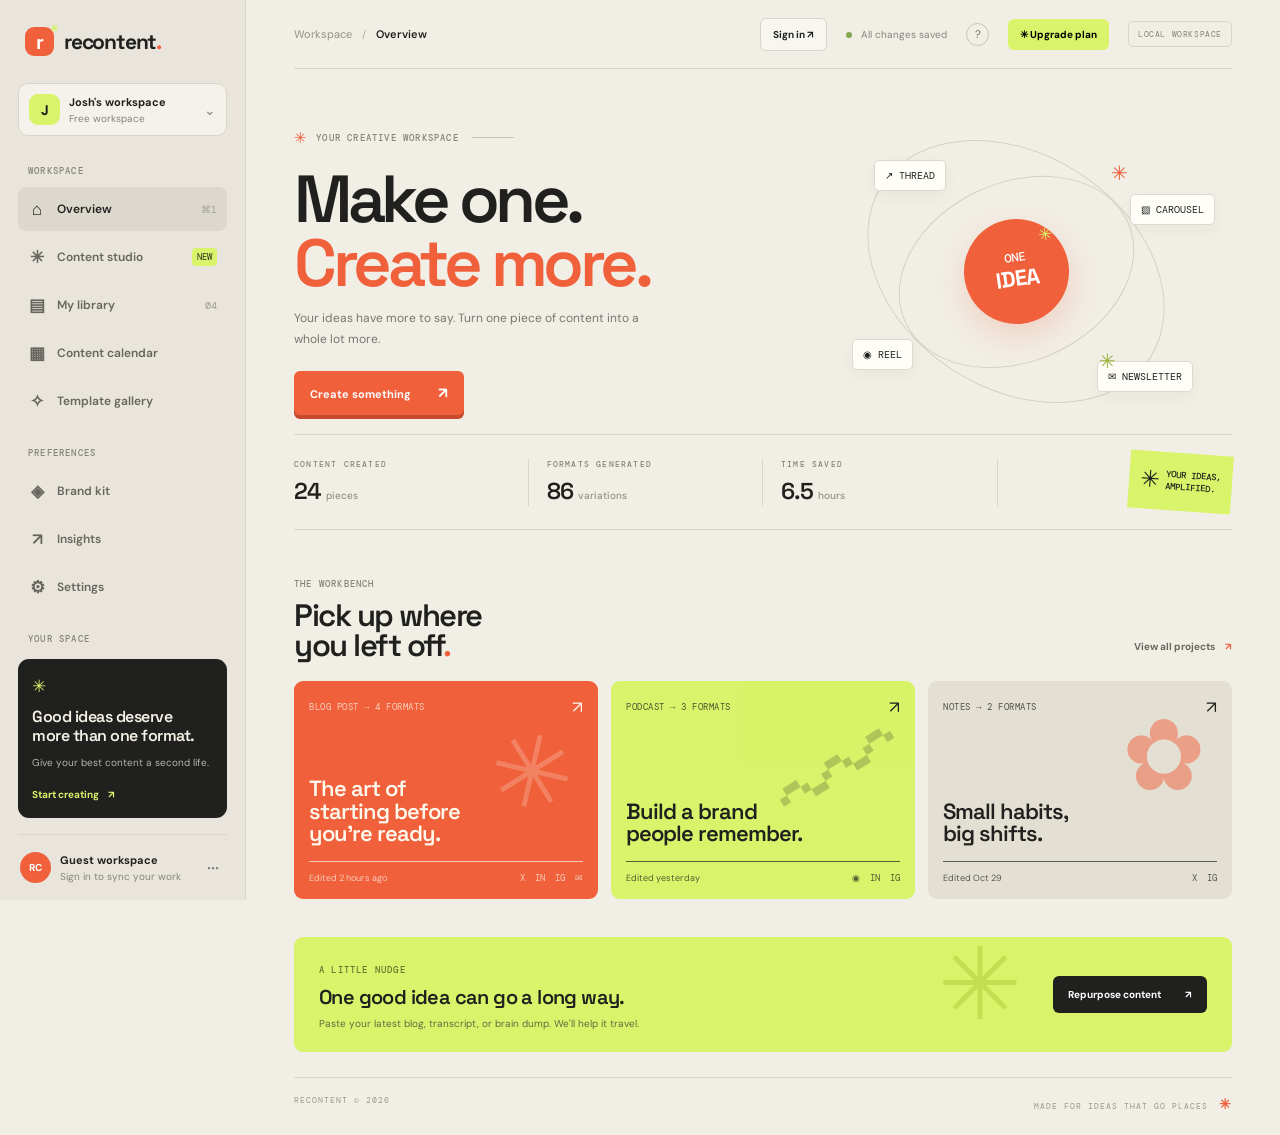
==== index.html @ 611f6d43 "copy: mark URL import as coming soon until extraction is ready" ====
<!doctype html>
<html lang="en">
<head>
  <meta charset="UTF-8" />
  <meta name="viewport" content="width=device-width, initial-scale=1.0" />
  <meta name="theme-color" content="#f1eee6" />
  <meta name="description" content="ReContent turns one strong idea into a whole content universe." />
  <meta property="og:type" content="website" />
  <meta property="og:title" content="ReContent — Make one. Create more." />
  <meta property="og:description" content="Turn one strong idea into a whole content universe." />
  <meta name="application-name" content="ReContent" />
  <link rel="icon" type="image/svg+xml" href="/favicon.svg" />
  <title>ReContent — Make one. Create more.</title>
  <link rel="preconnect" href="https://fonts.googleapis.com">
  <link rel="preconnect" href="https://fonts.gstatic.com" crossorigin>
  <link href="https://fonts.googleapis.com/css2?family=DM+Mono:wght@400;500&family=DM+Sans:wght@400;500;600;700;800&family=Space+Grotesk:wght@400;500;600;700&display=swap" rel="stylesheet">
  <link rel="stylesheet" href="styles.css" />
</head>
<body>
  <div class="app-shell">
    <aside class="sidebar" id="sidebar">
      <a class="brand" href="#" data-page="home" aria-label="ReContent home"><span class="brand-mark">r<span>✳</span></span><span>recontent<span class="brand-dot">.</span></span></a>
      <div class="workspace-switch"><div class="workspace-avatar">J</div><div><b>Josh's workspace</b><small>Free workspace</small></div><span class="chevrons">⌄</span></div>
      <div class="nav-label">WORKSPACE</div>
      <nav class="main-nav">
        <button class="nav-item active" data-page="home"><span class="nav-icon">⌂</span> Overview <kbd>⌘1</kbd></button>
        <button class="nav-item" data-page="studio"><span class="nav-icon">✳</span> Content studio <span class="nav-new">NEW</span></button>
        <button class="nav-item" data-page="library"><span class="nav-icon">▤</span> My library <span class="nav-count" id="library-count">04</span></button>
        <button class="nav-item" data-page="calendar"><span class="nav-icon">▦</span> Content calendar</button>
        <button class="nav-item" data-page="templates"><span class="nav-icon">✧</span> Template gallery</button>
      </nav>
      <div class="nav-label nav-label-spaced">PREFERENCES</div>
      <nav class="main-nav">
        <button class="nav-item" data-page="brand"><span class="nav-icon">◈</span> Brand kit</button>
        <button class="nav-item" data-page="analytics"><span class="nav-icon">↗</span> Insights</button>
        <button class="nav-item" data-page="settings"><span class="nav-icon">⚙</span> Settings</button>
      </nav>
      <div class="nav-label nav-label-spaced">YOUR SPACE</div>
      <div class="sidebar-note"><span class="note-spark">✳</span><b>Good ideas deserve<br>more than one format.</b><p>Give your best content a second life.</p><button data-page="studio">Start creating <span>↗</span></button></div>
      <div class="sidebar-bottom"><div class="avatar">JD</div><div class="user-meta"><b>Josh Drn</b><small>Personal account</small></div><button class="more-btn" aria-label="More options">···</button></div>
    </aside>

    <main class="main-area">
      <header class="topbar"><button class="mobile-menu" id="mobile-menu" aria-label="Open menu">☰</button><div class="crumb"><span>Workspace</span><i>/</i><b id="breadcrumb">Overview</b></div><div class="top-actions"><span class="saved-indicator"><i></i> All changes saved</span><button class="help-btn" title="Help">?</button><button class="upgrade-btn" data-page="studio">✳ Upgrade plan</button></div></header>
      <section class="page active" id="page-home">
        <div class="hero-row"><div><div class="eyebrow"><span class="eyebrow-star">✳</span> YOUR CREATIVE WORKSPACE <span class="eyebrow-line"></span></div><h1>Make one.<br><em>Create more.</em></h1><p class="hero-copy">Your ideas have more to say. Turn one piece of content into a whole lot more.</p><button class="primary-btn" data-page="studio">Create something <span>↗</span></button></div><div class="hero-art" aria-label="One idea expands into many formats"><div class="orbit orbit-one"></div><div class="orbit orbit-two"></div><div class="orbit-center">ONE<br><b>IDEA</b><span>✳</span></div><div class="orbit-tag tag-a">↗ THREAD</div><div class="orbit-tag tag-b">▧ CAROUSEL</div><div class="orbit-tag tag-c">◉ REEL</div><div class="orbit-tag tag-d">✉ NEWSLETTER</div><span class="art-spark spark-a">✳</span><span class="art-spark spark-b">✳</span></div></div>
        <div class="stats-strip"><div><span class="stat-label">CONTENT CREATED</span><b>24 <small>pieces</small></b></div><div><span class="stat-label">FORMATS GENERATED</span><b>86 <small>variations</small></b></div><div><span class="stat-label">TIME SAVED</span><b>6.5 <small>hours</small></b></div><div class="stats-sticker"><span>✳</span> YOUR IDEAS,<br>AMPLIFIED.</div></div>
        <div class="section-heading"><div><div class="eyebrow">THE WORKBENCH</div><h2>Pick up where<br>you left off<span class="orange-dot">.</span></h2></div><button class="text-link" data-page="library">View all projects <span>↗</span></button></div>
        <div class="project-grid" id="home-projects">
          <article class="project-card project-orange" data-open-project="The art of starting"><div class="project-top"><span class="project-type">BLOG POST → 4 FORMATS</span><span class="project-arrow">↗</span></div><div class="project-illustration illustration-sun">✳</div><h3>The art of<br>starting before<br>you're ready.</h3><div class="project-foot"><span>Edited 2 hours ago</span><span class="mini-formats">X&nbsp; IN&nbsp; IG&nbsp; ✉</span></div></article>
          <article class="project-card project-lime" data-open-project="Build a brand people remember"><div class="project-top"><span class="project-type">PODCAST → 3 FORMATS</span><span class="project-arrow">↗</span></div><div class="project-illustration illustration-lines">〰</div><h3>Build a brand<br>people remember.</h3><div class="project-foot"><span>Edited yesterday</span><span class="mini-formats">◉&nbsp; IN&nbsp; IG</span></div></article>
          <article class="project-card project-cream" data-open-project="Small habits, big shifts"><div class="project-top"><span class="project-type">NOTES → 2 FORMATS</span><span class="project-arrow">↗</span></div><div class="project-illustration illustration-flower">✿</div><h3>Small habits,<br>big shifts.</h3><div class="project-foot"><span>Edited Oct 29</span><span class="mini-formats">X&nbsp; IG</span></div></article>
        </div>
        <div class="bottom-callout"><div><span class="callout-kicker">A LITTLE NUDGE</span><h3>One good idea can go a long way.</h3><p>Paste your latest blog, transcript, or brain dump. We'll help it travel.</p></div><button class="dark-btn" data-page="studio">Repurpose content <span>↗</span></button><span class="callout-doodle">✳</span></div>
      </section>

      <section class="page" id="page-studio">
        <div class="studio-heading"><div><div class="eyebrow"><span class="eyebrow-star">✳</span> THE CONTENT WORKSHOP</div><h1>Let's make<br><em>more of it.</em></h1><p class="hero-copy">Drop in your original. Pick the places it should go. We'll handle the remix.</p></div><div class="step-stamp"><span>01</span><small>THE<br>REMAKE</small></div></div>
        <div class="studio-layout">
          <div class="studio-left">
            <div class="form-section"><div class="form-title"><span class="step-number">01</span><div><h3>Start with your source</h3><p>Paste an article, transcript, or notes. URL import is coming soon.</p></div></div><div class="source-tabs"><button class="source-tab active" data-source="text">▤ Paste text</button><button class="source-tab" data-source="url" disabled title="URL import is coming soon">↗ URL import · SOON</button></div><textarea id="source-content" placeholder="Paste your content here. A blog post, podcast transcript, rough notes — anything with a good idea inside...">The best time to start something new is rarely when you feel completely ready. We wait for the perfect plan, the perfect skills, and the perfect moment. But confidence doesn't come before action. It comes from keeping small promises to yourself, learning as you go, and getting comfortable with being a beginner. Start messy. Make the first version. Share it before it's perfect. Momentum is built by moving, not by waiting.</textarea><div class="input-footer"><span id="char-count">0 characters</span><button class="clear-btn" id="clear-source">Clear text ×</button></div></div>
            <div class="form-section"><div class="form-title"><span class="step-number">02</span><div><h3>Choose your destinations</h3><p>Pick the formats you want to create.</p></div><span class="selection-count" id="selection-count">3 SELECTED</span></div><div class="format-grid">
              <button class="format-option selected" data-format="thread"><span class="format-icon icon-x">𝕏</span><span><b>X / Twitter thread</b><small>Hook + 5–7 posts</small></span><span class="format-check">✓</span></button>
              <button class="format-option selected" data-format="carousel"><span class="format-icon icon-ig">▧</span><span><b>Instagram carousel</b><small>8 visual slides</small></span><span class="format-check">✓</span></button>
              <button class="format-option selected" data-format="linkedin"><span class="format-icon icon-in">in</span><span><b>LinkedIn post</b><small>Thought leadership</small></span><span class="format-check">✓</span></button>
              <button class="format-option" data-format="reel"><span class="format-icon icon-reel">◉</span><span><b>Reels / TikTok script</b><small>30–45 sec video</small></span><span class="format-check">✓</span></button>
              <button class="format-option" data-format="newsletter"><span class="format-icon icon-mail">✉</span><span><b>Newsletter</b><small>Subject + email body</small></span><span class="format-check">✓</span></button>
              <button class="format-option" data-format="caption"><span class="format-icon icon-caption">#</span><span><b>Social captions</b><small>3 caption variations</small></span><span class="format-check">✓</span></button>
            </div></div>
            <div class="form-section preferences"><div class="form-title"><span class="step-number">03</span><div><h3>Set the vibe</h3><p>A little direction goes a long way.</p></div></div><div class="preference-row"><label for="tone">WRITING TONE</label><select id="tone"><option value="Conversational">Conversational & human</option><option value="Professional">Professional & clear</option><option value="Witty">Witty & playful</option><option value="Bold">Bold & punchy</option><option value="Inspirational">Warm & inspirational</option></select></div><div class="preference-row"><label for="language">OUTPUT LANGUAGE</label><select id="language"><option>English</option><option>Bahasa Indonesia</option><option>Malay</option><option>Spanish</option></select></div></div>
            <button class="generate-btn" id="generate-btn"><span>✳</span> Remix my content <span class="generate-arrow">↗</span></button><p class="demo-disclaimer">✳ Prototype preview · Sample transformations, AI not connected yet</p>
          </div>
          <aside class="studio-aside"><div class="aside-card aside-tip"><span class="aside-icon">✳</span><span class="aside-label">PRO TIP</span><h3>Give us the good stuff.</h3><p>The more context in your source, the more interesting your remixes can be. Don't be afraid to paste the whole thing.</p><div class="tip-decoration">✳</div></div><div class="aside-card"><span class="aside-label">YOUR SESSION</span><div class="session-stat"><b id="session-formats">03</b><span>formats selected</span></div><div class="session-stat"><b id="session-words">62</b><span>source words</span></div><div class="session-stat"><b>~2 min</b><span>estimated review time</span></div></div><div class="aside-quote">“<br>Creativity is just connecting things.<br><small>— A FRIENDLY REMINDER</small></div></aside>
        </div>
        <div class="results-section" id="results-section"><div class="results-heading"><div><div class="eyebrow">FRESH OFF THE PRESS</div><h2>Your remixes<span class="orange-dot">.</span></h2></div><div class="result-actions"><button class="outline-btn" id="copy-all">Copy all</button><button class="dark-btn small-dark" id="save-all">Save to library ↗</button></div></div><div id="results-list" class="results-list"></div></div>
      </section>

      <section class="page" id="page-library"><div class="library-heading"><div><div class="eyebrow">THE IDEA ARCHIVE</div><h1>Good things<br><em>live here.</em></h1><p class="hero-copy">Every thought, every remix. Keep the good stuff close.</p></div><div class="library-total"><b id="total-saved">04</b><span>PROJECTS<br>IN YOUR LIBRARY</span></div></div><div class="library-toolbar"><div class="search-box">⌕ <input id="library-search" placeholder="Find a project..." /></div><select id="library-filter"><option value="all">All projects</option><option value="saved">Saved by you</option></select><button class="primary-btn compact" data-page="studio">＋ New project</button></div><div class="library-grid" id="library-grid"></div></section>
      <section class="page extra-page" id="page-calendar">
        <div class="eyebrow">PLAN WITH PURPOSE</div><h1>Content<br><em>calendar.</em></h1><p class="hero-copy">Give every good idea a place in your publishing rhythm.</p>
        <div class="extra-toolbar"><input id="schedule-title" placeholder="What are you planning to publish?"><select id="schedule-format"><option value="thread">X thread</option><option value="carousel">Instagram carousel</option><option value="linkedin">LinkedIn post</option><option value="reel">Reels / TikTok</option><option value="newsletter">Newsletter</option><option value="caption">Social captions</option></select><input id="schedule-date" type="date"><button class="primary-btn compact" id="add-schedule">＋ Add to calendar</button></div>
        <div class="calendar-summary"><div><b id="planned-count">0</b><span>PLANNED</span></div><div><b id="published-count">0</b><span>MARKED DONE</span></div><div><b id="next-count">0</b><span>UPCOMING</span></div></div>
        <div class="schedule-list" id="schedule-list"></div>
      </section>
      <section class="page extra-page" id="page-templates">
        <div class="eyebrow">START WITH A SPARK</div><h1>Template<br><em>gallery.</em></h1><p class="hero-copy">Jump into a proven content structure, then make it your own.</p>
        <div class="template-grid">
          <article class="template-card"><span>01 / STORYTELLING</span><h3>The personal lesson</h3><p>Turn a moment, mistake, or milestone into a story people can connect with.</p><button data-template="story">Use this template ↗</button></article>
          <article class="template-card"><span>02 / EDUCATION</span><h3>Teach it simply</h3><p>Break a complex idea into a clear hook, three takeaways, and one action.</p><button data-template="teach">Use this template ↗</button></article>
          <article class="template-card"><span>03 / OPINION</span><h3>Unpopular opinion</h3><p>Make a thoughtful argument with a strong point of view and supporting reasons.</p><button data-template="opinion">Use this template ↗</button></article>
          <article class="template-card"><span>04 / PRODUCT</span><h3>Show the transformation</h3><p>Frame the before, the change, the outcome, and a natural next step.</p><button data-template="product">Use this template ↗</button></article>
          <article class="template-card"><span>05 / QUICK WINS</span><h3>Three things to try</h3><p>A fast, saveable list of practical tips for your audience.</p><button data-template="tips">Use this template ↗</button></article>
          <article class="template-card"><span>06 / COMMUNITY</span><h3>Ask the room</h3><p>Start a useful conversation with a relatable prompt and follow-up.</p><button data-template="community">Use this template ↗</button></article>
        </div>
      </section>
      <section class="page extra-page" id="page-brand">
        <div class="eyebrow">SOUND LIKE YOURSELF</div><h1>Your brand<br><em>kit.</em></h1><p class="hero-copy">Save the voice, audience, and words you want every remix to remember.</p>
        <div class="settings-panel"><label>BRAND / CREATOR NAME<input id="brand-name" placeholder="e.g. Josh Drn"></label><label>WHO YOU CREATE FOR<input id="brand-audience" placeholder="e.g. curious founders and creators"></label><label>YOUR BRAND VOICE<select id="brand-voice"><option>Friendly and direct</option><option>Expert and authoritative</option><option>Playful and energetic</option><option>Calm and thoughtful</option><option>Bold and unconventional</option></select></label><label>WORDS OR PHRASES TO USE<textarea id="brand-words" placeholder="Words, phrases, sign-offs, hashtags..."></textarea></label><label>WORDS OR PHRASES TO AVOID<textarea id="brand-avoid" placeholder="Jargon, clichés, words that don't sound like you..."></textarea></label><button class="primary-btn compact" id="save-brand">Save brand kit ↗</button></div>
      </section>
      <section class="page extra-page" id="page-analytics">
        <div class="eyebrow">YOUR CREATIVE MOMENTUM</div><h1>Small steps.<br><em>Big picture.</em></h1><p class="hero-copy">A live snapshot based on projects saved in this browser.</p>
        <div class="insight-grid"><div><span>LIBRARY PROJECTS</span><b id="insight-projects">0</b></div><div><span>OUTPUTS SAVED</span><b id="insight-outputs">0</b></div><div><span>TOP FORMAT</span><b id="insight-top">—</b></div><div><span>PLANNED POSTS</span><b id="insight-planned">0</b></div></div><div class="insight-panel"><h3>Format mix</h3><div id="format-breakdown"></div><p class="muted-note">Insights are calculated from your local library and calendar. No reach or engagement metrics are invented.</p></div>
      </section>
      <section class="page extra-page" id="page-settings">
        <div class="eyebrow">MAKE IT YOUR WORKSPACE</div><h1>Workspace<br><em>settings.</em></h1><p class="hero-copy">Manage your account workspace, sync status, and portable backups.</p>
        <div class="settings-panel"><h3>Data & privacy</h3><p>When signed in, your library, calendar, brand kit, and active brief sync to your account's cloud workspace. Guest work stays in this browser.</p><div class="settings-actions"><button class="outline-btn" id="export-data">Export workspace backup ↓</button><label class="import-label">Import backup<input id="import-data" type="file" accept="application/json"></label><button class="danger-btn" id="clear-data">Clear local workspace</button></div><p class="muted-note">Cloud sync is tied to your signed-in account. Export a backup before clearing local browser data.</p></div>
      </section>
      <footer class="app-footer"><span>RECONTENT © 2026</span><span>MADE FOR IDEAS THAT GO PLACES <b>✳</b></span></footer>
    </main>
  </div>
  <div class="toast" id="toast"></div>
  <script src="app.js"></script>
  <script src="workspace.js"></script>
  <script src="auth.js"></script>
  <script src="cloud-sync.js"></script>
</body>
</html>
---- styles.css ----
:root{--paper:#f1eee6;--paper2:#e8e4da;--ink:#20211e;--muted:#85847c;--orange:#ef603b;--lime:#d9f36a;--line:#d9d5cb;--white:#fffdf8;--mono:"DM Mono",monospace;--sans:"DM Sans",sans-serif;--display:"Space Grotesk",sans-serif}*{box-sizing:border-box}body{margin:0;background:var(--paper);color:var(--ink);font-family:var(--sans);font-size:14px}button,input,textarea,select{font:inherit}button{cursor:pointer}.app-shell{min-height:100vh}.sidebar{width:246px;position:fixed;inset:0 auto 0 0;background:#e9e5dc;border-right:1px solid var(--line);padding:27px 18px 17px;display:flex;flex-direction:column;z-index:20}.brand{display:flex;align-items:center;gap:10px;color:var(--ink);font:700 21px var(--display);letter-spacing:-1.2px;text-decoration:none;padding:0 7px 27px}.brand-mark{width:29px;height:29px;background:var(--orange);border-radius:9px;display:grid;place-items:center;color:white;font:700 20px var(--display);position:relative}.brand-mark span{font-size:10px;position:absolute;right:-3px;top:-5px;color:var(--lime)}.brand-dot{color:var(--orange)}.workspace-switch{background:#f5f2eb;border:1px solid var(--line);border-radius:10px;padding:10px;display:flex;align-items:center;gap:9px;margin-bottom:29px}.workspace-avatar,.avatar{width:31px;height:31px;border-radius:9px;background:var(--lime);display:grid;place-items:center;font-weight:800}.workspace-switch b,.user-meta b{font-size:11px;display:block}.workspace-switch small,.user-meta small{font-size:10px;color:var(--muted);display:block;margin-top:3px}.chevrons{margin-left:auto;color:#89877f}.nav-label,.eyebrow,.stat-label,.aside-label,.callout-kicker{font:500 9px var(--mono);letter-spacing:1.2px;color:#85837a}.nav-label{padding:0 10px 10px}.main-nav{display:grid;gap:4px}.nav-item{border:0;background:transparent;color:#66665e;text-align:left;border-radius:8px;padding:11px 10px;display:flex;align-items:center;gap:11px;font-size:12px;font-weight:600}.nav-item:hover,.nav-item.active{background:#dcd8ce;color:var(--ink)}.nav-icon{width:18px;font-size:17px;text-align:center}.nav-item kbd{margin-left:auto;font:10px var(--mono);color:#a19f96}.nav-new{font:9px var(--mono);background:var(--lime);padding:3px 5px;border-radius:4px;color:#303522;margin-left:auto}.nav-count{margin-left:auto;font:10px var(--mono);color:#99968d}.nav-label-spaced{margin-top:31px}.sidebar-note{position:relative;background:var(--ink);color:#f5f1e7;border-radius:11px;padding:16px 14px;margin-top:4px;overflow:hidden}.note-spark{color:var(--lime);font-size:17px}.sidebar-note b{font:600 16px/1.2 var(--display);display:block;margin-top:10px;letter-spacing:-.5px}.sidebar-note p{font-size:10px;color:#b6b4aa;line-height:1.6}.sidebar-note button{background:none;border:0;color:var(--lime);font-size:10px;padding:7px 0 0;font-weight:700}.sidebar-note button span{padding-left:7px}.sidebar-bottom{margin-top:auto;border-top:1px solid var(--line);padding:17px 2px 0;display:flex;align-items:center;gap:9px}.avatar{background:var(--orange);color:white;border-radius:50%;font-size:10px}.user-meta{flex:1}.more-btn{border:0;background:none;font-size:20px;color:#777}.main-area{margin-left:246px;min-height:100vh;padding:0 48px;max-width:1800px}.topbar{height:69px;border-bottom:1px solid var(--line);display:flex;align-items:center;justify-content:space-between}.crumb{font-size:11px;color:#929087}.crumb i{font-style:normal;margin:0 10px;color:#b4b0a6}.crumb b{color:var(--ink);font-weight:600}.top-actions{display:flex;align-items:center;gap:19px}.saved-indicator{font-size:10px;color:#85847c}.saved-indicator i{display:inline-block;width:6px;height:6px;background:#83a84e;border-radius:50%;margin-right:6px}.help-btn{width:23px;height:23px;border-radius:50%;border:1px solid #c8c4ba;background:none;color:#69675f;font-size:11px}.upgrade-btn{border:0;background:var(--lime);border-radius:6px;padding:9px 12px;font-size:10px;font-weight:700}.page{display:none;padding:40px 0 0;animation:fade .35s ease}.page.active{display:block}@keyframes fade{from{opacity:0;transform:translateY(6px)}to{opacity:1;transform:none}}.hero-row{display:grid;grid-template-columns:1.08fr .92fr;min-height:325px;align-items:center;position:relative}.eyebrow{display:flex;align-items:center;gap:8px}.eyebrow-star{font-size:15px;color:var(--orange)}.eyebrow-line{width:42px;height:1px;background:#c8c3b8;margin-left:5px}.hero-row h1,.studio-heading h1,.library-heading h1{font:600 clamp(47px,5.2vw,68px)/.96 var(--display);letter-spacing:-4.5px;margin:20px 0 13px}.hero-row h1 em,.studio-heading h1 em,.library-heading h1 em{font-style:normal;color:var(--orange)}.hero-copy{color:#77766e;font-size:12px;line-height:1.75;max-width:365px;margin:0 0 21px}.primary-btn{background:var(--orange);border:0;border-radius:6px;color:white;padding:12px 16px;font-size:11px;font-weight:700;box-shadow:0 4px 0 #c64a2b;transition:.18s}.primary-btn:hover{transform:translateY(-2px);box-shadow:0 6px 0 #c64a2b}.primary-btn span{padding-left:24px;font-size:15px}.hero-art{height:280px;position:relative;display:grid;place-items:center;overflow:hidden}.orbit{position:absolute;border:1px solid #d5d0c5;border-radius:50%;transform:rotate(-24deg)}.orbit-one{width:245px;height:180px}.orbit-two{width:320px;height:235px;transform:rotate(33deg)}.orbit-center{width:105px;height:105px;border-radius:50%;background:var(--orange);color:white;display:grid;place-content:center;text-align:center;font:500 12px/1.1 var(--mono);transform:rotate(-8deg);box-shadow:0 12px 30px #ef603b35;z-index:2}.orbit-center b{font:700 22px var(--display);letter-spacing:-1px}.orbit-center span{position:absolute;color:var(--lime);right:12px;top:10px;font-size:17px}.orbit-tag{position:absolute;background:var(--white);border:1px solid #ded9ce;border-radius:5px;padding:8px 10px;font:10px var(--mono);box-shadow:0 5px 16px #38362a0b}.tag-a{top:28px;left:17%}.tag-b{top:62px;right:4%}.tag-c{bottom:42px;left:12%}.tag-d{bottom:20px;right:9%}.art-spark{position:absolute;color:var(--orange);font-size:20px}.spark-a{top:28px;right:24%}.spark-b{bottom:38px;right:27%;color:#9ab43b}.stats-strip{border-top:1px solid var(--line);border-bottom:1px solid var(--line);display:grid;grid-template-columns:repeat(4,1fr);padding:18px 0;align-items:center}.stats-strip>div:not(.stats-sticker){border-right:1px solid var(--line);padding-left:18px}.stats-strip>div:first-child{padding-left:0}.stat-label{display:block;font-size:8px}.stats-strip b{font:600 23px var(--display);display:block;margin-top:7px;letter-spacing:-1px}.stats-strip b small{font:10px var(--sans);font-weight:500;color:#929087;letter-spacing:0}.stats-sticker{justify-self:end;background:var(--lime);width:103px;height:58px;display:flex;align-items:center;justify-content:center;gap:6px;font:500 9px/1.3 var(--mono);transform:rotate(4deg)}.stats-sticker span{font-size:23px}.section-heading{display:flex;align-items:end;justify-content:space-between;margin:48px 0 20px}.section-heading h2,.results-heading h2{font:600 31px/.98 var(--display);letter-spacing:-1.5px;margin:10px 0 0}.orange-dot{color:var(--orange)}.text-link{border:0;background:none;font-size:10px;font-weight:700;color:#68675f;padding:8px 0}.text-link span{color:var(--orange);padding-left:8px}.project-grid{display:grid;grid-template-columns:repeat(3,1fr);gap:13px}.project-card{min-height:218px;border-radius:9px;padding:15px;position:relative;overflow:hidden;display:flex;flex-direction:column;cursor:pointer;transition:transform .2s}.project-card:hover{transform:translateY(-4px)}.project-orange{background:#ef603b;color:#fff8ed}.project-lime{background:#d9f36a}.project-cream{background:#e4dfd3}.project-top,.project-foot{display:flex;justify-content:space-between;align-items:center}.project-type{font:9px var(--mono);letter-spacing:.5px;opacity:.75}.project-arrow{font-size:17px}.project-card h3{font:600 22px/1.02 var(--display);letter-spacing:-1px;margin:auto 0 16px;z-index:1}.project-illustration{position:absolute;right:24px;top:42px;font-size:92px;line-height:1;opacity:.22}.illustration-sun{font-size:100px;transform:rotate(13deg)}.illustration-lines{font-size:130px;transform:rotate(-32deg);right:8px;top:30px}.illustration-flower{font-size:100px;right:26px;top:25px;color:var(--orange);opacity:.5}.project-foot{font-size:9px;opacity:.7;border-top:1px solid currentColor;padding-top:10px}.mini-formats{font:9px var(--mono)}.bottom-callout{margin:38px 0 25px;background:var(--lime);border-radius:9px;padding:22px 25px;display:flex;align-items:center;justify-content:space-between;position:relative;overflow:hidden}.callout-kicker{color:#65752e}.bottom-callout h3{font:600 20px var(--display);letter-spacing:-.6px;margin:7px 0}.bottom-callout p{font-size:10px;color:#626b42;margin:0}.dark-btn{background:var(--ink);color:white;border:0;border-radius:6px;padding:12px 15px;font-size:10px;font-weight:700;position:relative;z-index:1}.dark-btn span{padding-left:22px}.callout-doodle{font-size:100px;color:#b7d344;position:absolute;right:210px;top:-17px;opacity:.65}.app-footer{border-top:1px solid var(--line);padding:17px 0 22px;display:flex;justify-content:space-between;font:8px var(--mono);letter-spacing:1px;color:#9b988f}.app-footer b{color:var(--orange);font-size:14px;margin-left:5px}.mobile-menu{display:none}.studio-heading,.library-heading{display:flex;align-items:center;justify-content:space-between;padding-bottom:25px}.studio-heading h1,.library-heading h1{font-size:54px;margin:15px 0 10px}.step-stamp{width:83px;height:83px;border:1px solid #c9c4b9;border-radius:50%;display:grid;place-content:center;text-align:center;transform:rotate(9deg);margin-right:9%}.step-stamp span{font:600 24px var(--display);color:var(--orange)}.step-stamp small{font:8px var(--mono);letter-spacing:1px}.studio-layout{display:grid;grid-template-columns:minmax(0,1fr) 235px;gap:28px;align-items:start}.studio-left{min-width:0}.form-section{border-top:1px solid var(--line);padding:20px 0 22px}.form-title{display:flex;align-items:center;gap:12px;margin-bottom:17px}.step-number{width:27px;height:27px;display:grid;place-items:center;background:var(--ink);color:var(--lime);font:10px var(--mono);border-radius:50%;flex-shrink:0}.form-title h3{font:600 15px var(--display);margin:0 0 4px}.form-title p{font-size:10px;color:#8a887f;margin:0}.source-tabs{display:flex;gap:5px;margin-bottom:8px}.source-tab{border:1px solid var(--line);background:transparent;padding:7px 10px;border-radius:5px;font-size:10px;color:#77766d}.source-tab.active{background:var(--white);border-color:#bdb8ac;color:var(--ink);font-weight:700}.studio-left textarea{width:100%;min-height:144px;resize:vertical;border:1px solid #d8d3c8;background:#f8f6f0;border-radius:7px;padding:14px;color:#4f5049;font-size:11px;line-height:1.75;outline:none}.studio-left textarea:focus{border-color:var(--orange)}.input-footer{display:flex;justify-content:space-between;margin-top:7px;color:#9a978d;font:9px var(--mono)}.clear-btn{border:0;background:none;color:#89867d;font-size:9px}.selection-count{margin-left:auto;font:9px var(--mono);color:#8e8b81}.format-grid{display:grid;grid-template-columns:1fr 1fr;gap:8px}.format-option{display:flex;align-items:center;text-align:left;gap:9px;border:1px solid var(--line);border-radius:7px;background:#f6f3ec;padding:10px;min-width:0;transition:.15s}.format-option:hover{border-color:#aaa69a}.format-option.selected{border-color:var(--orange);background:#fffaf2;box-shadow:inset 0 0 0 1px #ef603b20}.format-icon{width:29px;height:29px;border-radius:7px;display:grid;place-items:center;font-weight:700;font-size:14px;flex-shrink:0}.icon-x{background:#20211e;color:white}.icon-ig{background:#f7d4c7;color:#c64b36}.icon-in{background:#d2e4f4;color:#24649a}.icon-reel{background:#e5dcf2;color:#6e4d94}.icon-mail{background:#f4e6b6;color:#8a6c16}.icon-caption{background:#dce9bf;color:#617a31}.format-option b{font-size:10px;display:block;white-space:nowrap}.format-option small{display:block;color:#929087;font-size:9px;margin-top:4px}.format-check{margin-left:auto;width:16px;height:16px;border:1px solid #ccc6b9;border-radius:50%;display:grid;place-items:center;color:transparent;font-size:9px;flex-shrink:0}.format-option.selected .format-check{background:var(--orange);border-color:var(--orange);color:white}.preferences{padding-bottom:16px}.preference-row{display:grid;grid-template-columns:130px 1fr;align-items:center;margin:10px 0}.preference-row label{font:9px var(--mono);letter-spacing:.5px;color:#88867d}.preference-row select,.library-toolbar select{border:1px solid var(--line);background:#f8f6f0;border-radius:5px;padding:9px 10px;color:#4d4e47;font-size:10px;outline:none}.generate-btn{width:100%;background:var(--orange);color:white;border:0;border-radius:7px;padding:15px;font:600 13px var(--display);box-shadow:0 4px 0 #c64a2b}.generate-btn>span:first-child{color:var(--lime);margin-right:9px}.generate-arrow{float:right;font-size:18px;margin-top:-2px}.demo-disclaimer{text-align:center;font:9px var(--mono);color:#9b988f;margin:12px 0 0}.studio-aside{padding-top:0}.aside-card{border:1px solid var(--line);border-radius:8px;padding:15px;margin-bottom:12px;background:#f5f2eb;position:relative;overflow:hidden}.aside-tip{background:var(--lime);border:0;min-height:188px}.aside-icon{font-size:17px;display:block;margin-bottom:10px}.aside-label{font-size:8px;letter-spacing:1px}.aside-tip .aside-label{color:#697638}.aside-tip h3{font:600 19px/1.05 var(--display);letter-spacing:-.5px;max-width:140px;margin:10px 0}.aside-tip p{font-size:10px;line-height:1.6;color:#626b42;max-width:170px}.tip-decoration{position:absolute;font-size:100px;color:#c0df4d;right:-13px;bottom:-35px}.session-stat{display:flex;align-items:center;justify-content:space-between;padding:10px 0;border-bottom:1px solid var(--line)}.session-stat:last-child{border:0}.session-stat b{font:600 17px var(--display)}.session-stat span{font-size:9px;color:#85837a}.aside-quote{padding:12px 7px;font:italic 13px/1.5 var(--display);color:#77756d}.aside-quote:first-line{font-size:22px;color:var(--orange)}.aside-quote small{font:8px var(--mono);font-style:normal;letter-spacing:.8px}.results-section{display:none;border-top:1px solid var(--line);margin-top:42px;padding-top:25px}.results-section.show{display:block;animation:fade .35s}.results-heading{display:flex;justify-content:space-between;align-items:end;margin-bottom:17px}.results-heading h2{font-size:29px}.result-actions{display:flex;gap:7px}.outline-btn{border:1px solid var(--line);background:transparent;border-radius:5px;padding:9px 12px;font-size:10px}.small-dark{padding:10px 12px}.result-card{border:1px solid var(--line);background:#f8f6f0;border-radius:8px;margin-bottom:10px;overflow:hidden}.result-card-head{display:flex;align-items:center;padding:12px 14px;gap:10px;cursor:pointer}.result-card-head b{font-size:11px}.result-card-head small{font:9px var(--mono);color:#929087}.result-card-head .result-chevron{margin-left:auto}.result-content{border-top:1px solid var(--line);padding:15px 17px;font-size:11px;line-height:1.8;white-space:pre-wrap;color:#55564f}.result-controls{display:flex;gap:7px;padding:0 14px 13px}.result-controls button{background:none;border:1px solid var(--line);border-radius:4px;padding:6px 9px;font-size:9px;color:#777}.result-icon{width:25px;height:25px;border-radius:6px;display:grid;place-items:center;background:#e9e4d8;font-size:12px}.library-heading{padding-bottom:24px}.library-total{display:flex;align-items:center;gap:12px;background:var(--lime);padding:13px 17px;transform:rotate(3deg)}.library-total b{font:600 32px var(--display)}.library-total span{font:8px/1.5 var(--mono);letter-spacing:.5px}.library-toolbar{display:flex;gap:9px;align-items:center;padding:17px 0;border-top:1px solid var(--line)}.search-box{border:1px solid var(--line);background:#f8f6f0;border-radius:5px;padding:0 10px;display:flex;align-items:center;gap:8px;flex:1;color:#999;font-size:18px}.search-box input{border:0;background:none;outline:0;padding:10px 0;width:100%;font-size:10px}.compact{padding:10px 13px}.library-grid{display:grid;grid-template-columns:repeat(3,1fr);gap:12px}.library-card{border:1px solid var(--line);border-radius:8px;background:#f7f4ed;padding:14px;min-height:170px;display:flex;flex-direction:column;cursor:pointer;transition:.2s}.library-card:hover{transform:translateY(-3px);border-color:#aaa}.library-card-top{display:flex;justify-content:space-between;font:8px var(--mono);color:#89867d}.library-card h3{font:600 19px/1.08 var(--display);letter-spacing:-.7px;margin:auto 0 12px;max-width:190px}.library-card-foot{border-top:1px solid var(--line);padding-top:9px;display:flex;justify-content:space-between;color:#8d8a81;font-size:9px}.library-card-foot button{border:0;background:none;color:var(--orange);font-size:9px;font-weight:700}.empty-state{grid-column:1/-1;text-align:center;padding:55px 20px;border:1px dashed #c8c3b8;border-radius:8px;color:#89867d}.empty-state b{display:block;color:var(--ink);font:600 18px var(--display);margin:10px}.toast{position:fixed;bottom:22px;left:50%;transform:translate(-50%,20px);background:var(--ink);color:white;padding:11px 16px;border-radius:6px;font-size:11px;opacity:0;pointer-events:none;transition:.25s;z-index:50}.toast.show{opacity:1;transform:translate(-50%,0)}@media(max-width:1100px){.main-area{padding:0 28px}.sidebar{width:220px}.main-area{margin-left:220px}.studio-layout{grid-template-columns:minmax(0,1fr) 205px;gap:17px}.format-option{padding:8px}.format-option b{font-size:9px}.project-card h3{font-size:19px}}@media(max-width:800px){.sidebar{transform:translateX(-100%);transition:transform .25s;box-shadow:12px 0 35px #0001}.sidebar.open{transform:translateX(0)}.main-area{margin-left:0;padding:0 22px}.mobile-menu{display:block;border:0;background:none;font-size:17px;margin-right:10px}.topbar{justify-content:flex-start}.top-actions{margin-left:auto;gap:10px}.saved-indicator{display:none}.hero-row{grid-template-columns:1fr .8fr;min-height:280px}.hero-art{transform:scale(.85);margin:0 -25px}.hero-row h1{font-size:55px}.stats-strip{grid-template-columns:repeat(2,1fr);row-gap:16px}.stats-strip>div:nth-child(2){border:0}.stats-sticker{display:none}.project-grid,.library-grid{grid-template-columns:repeat(2,1fr)}.studio-layout{grid-template-columns:1fr}.studio-aside{display:grid;grid-template-columns:1fr 1fr;gap:10px}.aside-quote{display:none}.aside-card{margin:0}.studio-heading h1,.library-heading h1{font-size:48px}}@media(max-width:560px){.main-area{padding:0 16px}.topbar{height:58px}.crumb{font-size:10px}.upgrade-btn{font-size:9px;padding:8px}.help-btn{display:none}.page{padding-top:27px}.hero-row{display:block;min-height:0}.hero-row h1{font-size:58px;letter-spacing:-4px}.hero-art{height:225px;margin:0;transform:scale(.9)}.stats-strip{margin-top:8px}.stats-strip>div:not(.stats-sticker){padding-left:10px}.stats-strip>div:first-child{padding-left:0}.stats-strip b{font-size:20px}.section-heading{margin-top:36px}.section-heading h2{font-size:27px}.project-grid,.library-grid{grid-template-columns:1fr 1fr;gap:8px}.project-card{min-height:190px;padding:11px}.project-card h3{font-size:18px}.project-type{font-size:7px}.project-foot{font-size:8px}.mini-formats{font-size:7px}.bottom-callout{padding:18px;align-items:flex-start;gap:12px;flex-direction:column}.bottom-callout h3{font-size:18px}.callout-doodle{right:18px;top:5px;font-size:60px}.app-footer{font-size:7px;letter-spacing:.4px}.studio-heading h1,.library-heading h1{font-size:46px;letter-spacing:-3px}.step-stamp{width:65px;height:65px;margin-right:0}.studio-layout{gap:20px}.form-title{gap:9px}.form-title h3{font-size:14px}.form-title p{font-size:9px}.format-grid{grid-template-columns:1fr}.format-option{padding:10px}.format-option b{font-size:10px}.format-option small{font-size:9px}.preference-row{grid-template-columns:105px 1fr}.studio-aside{grid-template-columns:1fr 1fr}.aside-tip{min-height:180px}.aside-card{padding:12px}.results-heading{align-items:flex-start;gap:10px;flex-direction:column}.result-actions{width:100%}.library-heading{align-items:flex-start}.library-total{padding:10px}.library-total b{font-size:24px}.library-total span{font-size:7px}.library-toolbar{flex-wrap:wrap}.search-box{flex-basis:100%}.library-toolbar select{flex:1}.library-card{min-height:160px;padding:11px}.library-card h3{font-size:16px}.library-card-top{font-size:7px}.library-card-foot{font-size:8px}.library-card-foot button{font-size:8px}}
/* Expanded workspace modules */
.nav-label-spaced{margin-top:24px}.extra-page h1{font:600 clamp(46px,5vw,66px)/.96 var(--display);letter-spacing:-4px;margin:18px 0 12px}.extra-page h1 em{font-style:normal;color:var(--orange)}.extra-toolbar{display:grid;grid-template-columns:minmax(160px,1fr) 170px 150px auto;gap:9px;padding:18px 0;border-top:1px solid var(--line);border-bottom:1px solid var(--line);margin:26px 0}.extra-toolbar input,.extra-toolbar select,.settings-panel input,.settings-panel select,.settings-panel textarea{min-width:0;border:1px solid var(--line);background:#f8f6f0;border-radius:5px;padding:11px;color:var(--ink);font:10px var(--sans);outline:none}.extra-toolbar input:focus,.settings-panel input:focus,.settings-panel textarea:focus{border-color:var(--orange)}.calendar-summary{display:grid;grid-template-columns:repeat(3,1fr);border-bottom:1px solid var(--line);padding:14px 0;margin-bottom:12px}.calendar-summary>div{display:flex;align-items:center;gap:12px;border-right:1px solid var(--line);padding-left:16px}.calendar-summary>div:first-child{padding-left:0}.calendar-summary>div:last-child{border:0}.calendar-summary b{font:600 24px var(--display)}.calendar-summary span,.insight-grid span{font:8px var(--mono);letter-spacing:.7px;color:#858279}.schedule-list{display:grid;gap:8px}.schedule-item{display:flex;align-items:center;gap:13px;background:#f8f6f0;border:1px solid var(--line);border-radius:7px;padding:12px}.schedule-date{width:52px;height:48px;display:grid;place-items:center;background:var(--lime);font:600 13px var(--display);flex-shrink:0}.schedule-body{flex:1;min-width:0}.schedule-body b,.schedule-body small{display:block}.schedule-body b{font:600 12px var(--display);overflow-wrap:anywhere}.schedule-body small{font:9px var(--mono);color:#8c897f;margin-top:5px}.danger-text{border:0;background:none;color:#c65338;font-size:19px}.template-grid{display:grid;grid-template-columns:repeat(3,1fr);gap:12px;margin-top:28px}.template-card{min-height:205px;padding:18px;border:1px solid var(--line);border-radius:8px;background:#f8f6f0;display:flex;flex-direction:column}.template-card:nth-child(3n+1){background:#f3e4d8}.template-card:nth-child(3n+2){background:#e5edce}.template-card>span{font:8px var(--mono);letter-spacing:.8px;color:#77756c}.template-card h3{font:600 21px/1.05 var(--display);letter-spacing:-.6px;margin:22px 0 8px}.template-card p{font-size:10px;line-height:1.65;color:#77756c;margin:0 0 18px}.template-card button{margin-top:auto;align-self:flex-start;border:0;background:var(--ink);color:white;border-radius:4px;padding:9px 11px;font-size:9px;font-weight:700}.settings-panel{max-width:720px;background:#f8f6f0;border:1px solid var(--line);border-radius:9px;padding:22px;margin:24px 0}.settings-panel h3{font:600 19px var(--display);margin:0 0 8px}.settings-panel>p{font-size:10px;color:#77756c;line-height:1.7}.settings-panel label{display:grid;gap:7px;font:8px var(--mono);letter-spacing:.7px;color:#858279;margin:15px 0}.settings-panel input,.settings-panel select,.settings-panel textarea{width:100%;font:10px var(--sans);letter-spacing:0}.settings-panel textarea{min-height:80px;resize:vertical}.settings-actions{display:flex;flex-wrap:wrap;gap:9px;margin:18px 0}.import-label{display:inline-flex;align-items:center;border:1px solid var(--line);border-radius:5px;padding:9px 12px;font:10px var(--sans);color:var(--ink);cursor:pointer}.import-label input{display:none}.danger-btn{border:1px solid #d9b5aa;background:#fff5f1;color:#a83e2c;border-radius:5px;padding:9px 12px;font-size:10px}.muted-note{font-size:9px!important;color:#99958b!important}.insight-grid{display:grid;grid-template-columns:repeat(4,1fr);gap:10px;margin:26px 0}.insight-grid>div{background:var(--lime);padding:17px;border-radius:7px;display:flex;flex-direction:column;gap:12px}.insight-grid b{font:600 28px var(--display);letter-spacing:-1px;overflow-wrap:anywhere}.insight-panel{border:1px solid var(--line);border-radius:8px;background:#f8f6f0;padding:20px;max-width:760px}.insight-panel h3{font:600 18px var(--display);margin:0 0 17px}.breakdown-row{display:grid;grid-template-columns:160px 1fr 25px;align-items:center;gap:12px;margin:13px 0;font-size:10px}.breakdown-row>span{color:#69675f}.breakdown-row>b{text-align:right;font:10px var(--mono)}.breakdown-track{height:8px;border-radius:20px;background:#e6e2d8;overflow:hidden}.breakdown-track i{height:100%;display:block;background:var(--orange);border-radius:20px}.insight-panel .muted-note{margin-top:20px}
@media(max-width:850px){.extra-toolbar{grid-template-columns:1fr 1fr}.extra-toolbar input:first-child{grid-column:1/-1}.template-grid{grid-template-columns:repeat(2,1fr)}.insight-grid{grid-template-columns:repeat(2,1fr)}}
@media(max-width:560px){.extra-page h1{font-size:48px}.extra-toolbar{grid-template-columns:1fr}.extra-toolbar input:first-child{grid-column:auto}.calendar-summary>div{padding-left:8px;gap:6px;flex-direction:column;align-items:flex-start}.calendar-summary b{font-size:21px}.calendar-summary span{font-size:7px}.schedule-item{gap:8px;padding:9px}.schedule-date{width:42px;height:42px;font-size:11px}.schedule-body b{font-size:10px}.schedule-item .outline-btn{font-size:8px;padding:7px}.template-grid{grid-template-columns:1fr 1fr;gap:8px}.template-card{padding:12px;min-height:190px}.template-card h3{font-size:17px;margin-top:17px}.template-card p{font-size:9px}.settings-panel{padding:15px}.settings-actions{flex-direction:column;align-items:stretch}.insight-grid>div{padding:12px}.insight-grid b{font-size:23px}.breakdown-row{grid-template-columns:105px 1fr 20px;gap:7px;font-size:9px}}
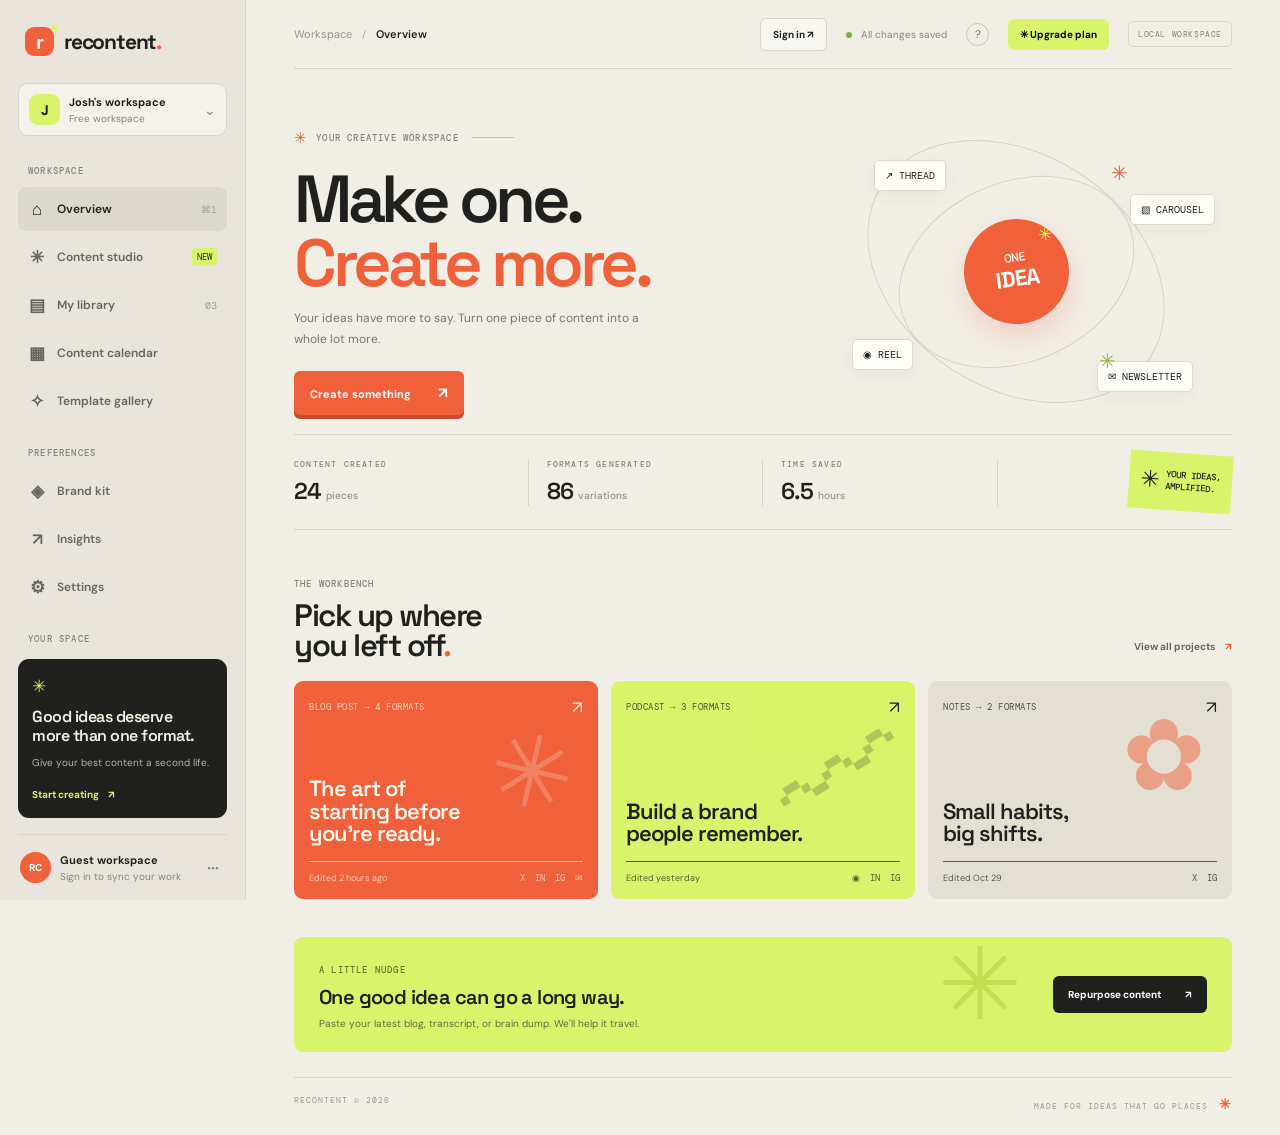
==== commit 2fd62334: "ux: prevent source input from exceeding AI limits" ====
--- a/index.html
+++ b/index.html
@@ -58,7 +58,7 @@
         <div class="studio-heading"><div><div class="eyebrow"><span class="eyebrow-star">✳</span> THE CONTENT WORKSHOP</div><h1>Let's make<br><em>more of it.</em></h1><p class="hero-copy">Drop in your original. Pick the places it should go. We'll handle the remix.</p></div><div class="step-stamp"><span>01</span><small>THE<br>REMAKE</small></div></div>
         <div class="studio-layout">
           <div class="studio-left">
-            <div class="form-section"><div class="form-title"><span class="step-number">01</span><div><h3>Start with your source</h3><p>Paste an article, transcript, or notes. URL import is coming soon.</p></div></div><div class="source-tabs"><button class="source-tab active" data-source="text">▤ Paste text</button><button class="source-tab" data-source="url" disabled title="URL import is coming soon">↗ URL import · SOON</button></div><textarea id="source-content" placeholder="Paste your content here. A blog post, podcast transcript, rough notes — anything with a good idea inside...">The best time to start something new is rarely when you feel completely ready. We wait for the perfect plan, the perfect skills, and the perfect moment. But confidence doesn't come before action. It comes from keeping small promises to yourself, learning as you go, and getting comfortable with being a beginner. Start messy. Make the first version. Share it before it's perfect. Momentum is built by moving, not by waiting.</textarea><div class="input-footer"><span id="char-count">0 characters</span><button class="clear-btn" id="clear-source">Clear text ×</button></div></div>
+            <div class="form-section"><div class="form-title"><span class="step-number">01</span><div><h3>Start with your source</h3><p>Paste an article, transcript, or notes. URL import is coming soon.</p></div></div><div class="source-tabs"><button class="source-tab active" data-source="text">▤ Paste text</button><button class="source-tab" data-source="url" disabled title="URL import is coming soon">↗ URL import · SOON</button></div><textarea id="source-content" maxlength="12000" placeholder="Paste your content here. A blog post, podcast transcript, rough notes — anything with a good idea inside...">The best time to start something new is rarely when you feel completely ready. We wait for the perfect plan, the perfect skills, and the perfect moment. But confidence doesn't come before action. It comes from keeping small promises to yourself, learning as you go, and getting comfortable with being a beginner. Start messy. Make the first version. Share it before it's perfect. Momentum is built by moving, not by waiting.</textarea><div class="input-footer"><span id="char-count">0 characters</span><button class="clear-btn" id="clear-source">Clear text ×</button></div></div>
             <div class="form-section"><div class="form-title"><span class="step-number">02</span><div><h3>Choose your destinations</h3><p>Pick the formats you want to create.</p></div><span class="selection-count" id="selection-count">3 SELECTED</span></div><div class="format-grid">
               <button class="format-option selected" data-format="thread"><span class="format-icon icon-x">𝕏</span><span><b>X / Twitter thread</b><small>Hook + 5–7 posts</small></span><span class="format-check">✓</span></button>
               <button class="format-option selected" data-format="carousel"><span class="format-icon icon-ig">▧</span><span><b>Instagram carousel</b><small>8 visual slides</small></span><span class="format-check">✓</span></button>
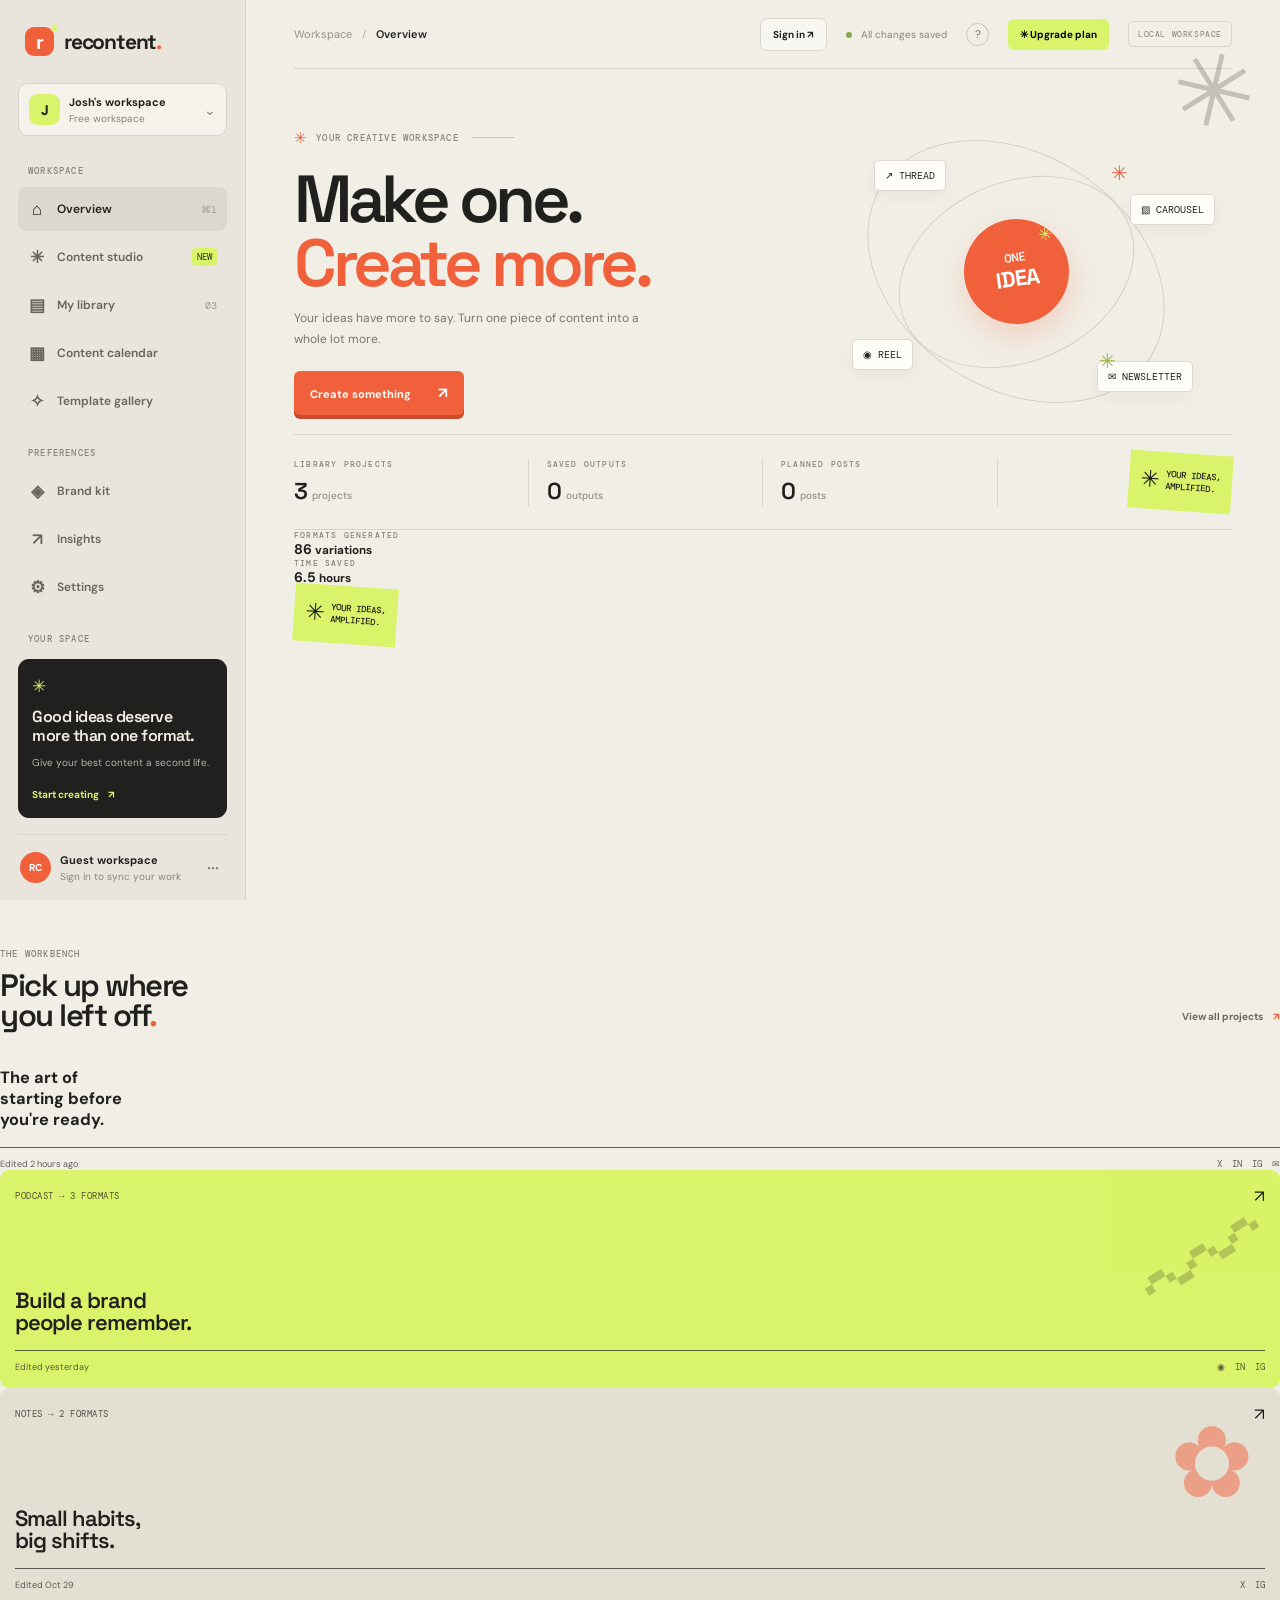
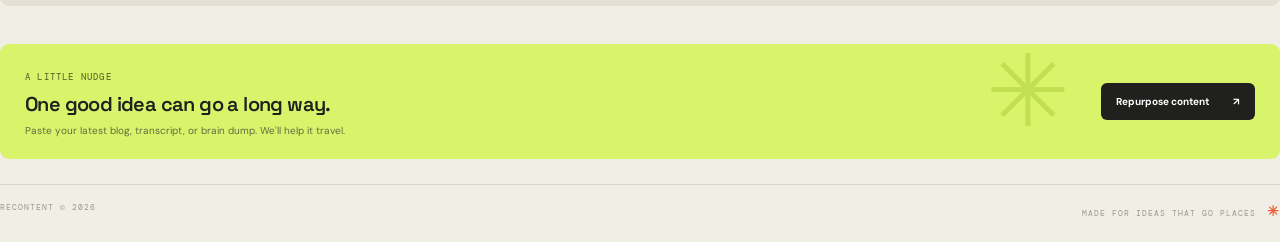
==== commit 944428b0: "Replace demo stats and expand template gallery" ====
--- a/index.html
+++ b/index.html
@@ -44,10 +44,9 @@
       <header class="topbar"><button class="mobile-menu" id="mobile-menu" aria-label="Open menu">☰</button><div class="crumb"><span>Workspace</span><i>/</i><b id="breadcrumb">Overview</b></div><div class="top-actions"><span class="saved-indicator"><i></i> All changes saved</span><button class="help-btn" title="Help">?</button><button class="upgrade-btn" data-page="studio">✳ Upgrade plan</button></div></header>
       <section class="page active" id="page-home">
         <div class="hero-row"><div><div class="eyebrow"><span class="eyebrow-star">✳</span> YOUR CREATIVE WORKSPACE <span class="eyebrow-line"></span></div><h1>Make one.<br><em>Create more.</em></h1><p class="hero-copy">Your ideas have more to say. Turn one piece of content into a whole lot more.</p><button class="primary-btn" data-page="studio">Create something <span>↗</span></button></div><div class="hero-art" aria-label="One idea expands into many formats"><div class="orbit orbit-one"></div><div class="orbit orbit-two"></div><div class="orbit-center">ONE<br><b>IDEA</b><span>✳</span></div><div class="orbit-tag tag-a">↗ THREAD</div><div class="orbit-tag tag-b">▧ CAROUSEL</div><div class="orbit-tag tag-c">◉ REEL</div><div class="orbit-tag tag-d">✉ NEWSLETTER</div><span class="art-spark spark-a">✳</span><span class="art-spark spark-b">✳</span></div></div>
-        <div class="stats-strip"><div><span class="stat-label">CONTENT CREATED</span><b>24 <small>pieces</small></b></div><div><span class="stat-label">FORMATS GENERATED</span><b>86 <small>variations</small></b></div><div><span class="stat-label">TIME SAVED</span><b>6.5 <small>hours</small></b></div><div class="stats-sticker"><span>✳</span> YOUR IDEAS,<br>AMPLIFIED.</div></div>
+        <div class="stats-strip"><div><span class="stat-label">LIBRARY PROJECTS</span><b id="home-project-count">0 <small>projects</small></b></div><div><span class="stat-label">SAVED OUTPUTS</span><b id="home-output-count">0 <small>outputs</small></b></div><div><span class="stat-label">PLANNED POSTS</span><b id="home-planned-count">0 <small>posts</small></b></div><div class="stats-sticker"><span>✳</span> YOUR IDEAS,<br>AMPLIFIED.</div></div><div><span class="stat-label">FORMATS GENERATED</span><b>86 <small>variations</small></b></div><div><span class="stat-label">TIME SAVED</span><b>6.5 <small>hours</small></b></div><div class="stats-sticker"><span>✳</span> YOUR IDEAS,<br>AMPLIFIED.</div></div>
         <div class="section-heading"><div><div class="eyebrow">THE WORKBENCH</div><h2>Pick up where<br>you left off<span class="orange-dot">.</span></h2></div><button class="text-link" data-page="library">View all projects <span>↗</span></button></div>
-        <div class="project-grid" id="home-projects">
-          <article class="project-card project-orange" data-open-project="The art of starting"><div class="project-top"><span class="project-type">BLOG POST → 4 FORMATS</span><span class="project-arrow">↗</span></div><div class="project-illustration illustration-sun">✳</div><h3>The art of<br>starting before<br>you're ready.</h3><div class="project-foot"><span>Edited 2 hours ago</span><span class="mini-formats">X&nbsp; IN&nbsp; IG&nbsp; ✉</span></div></article>
+        <div class="project-grid" id="home-projects"></div><div class="project-illustration illustration-sun">✳</div><h3>The art of<br>starting before<br>you're ready.</h3><div class="project-foot"><span>Edited 2 hours ago</span><span class="mini-formats">X&nbsp; IN&nbsp; IG&nbsp; ✉</span></div></article>
           <article class="project-card project-lime" data-open-project="Build a brand people remember"><div class="project-top"><span class="project-type">PODCAST → 3 FORMATS</span><span class="project-arrow">↗</span></div><div class="project-illustration illustration-lines">〰</div><h3>Build a brand<br>people remember.</h3><div class="project-foot"><span>Edited yesterday</span><span class="mini-formats">◉&nbsp; IN&nbsp; IG</span></div></article>
           <article class="project-card project-cream" data-open-project="Small habits, big shifts"><div class="project-top"><span class="project-type">NOTES → 2 FORMATS</span><span class="project-arrow">↗</span></div><div class="project-illustration illustration-flower">✿</div><h3>Small habits,<br>big shifts.</h3><div class="project-foot"><span>Edited Oct 29</span><span class="mini-formats">X&nbsp; IG</span></div></article>
         </div>
@@ -84,15 +83,7 @@
       </section>
       <section class="page extra-page" id="page-templates">
         <div class="eyebrow">START WITH A SPARK</div><h1>Template<br><em>gallery.</em></h1><p class="hero-copy">Jump into a proven content structure, then make it your own.</p>
-        <div class="template-grid">
-          <article class="template-card"><span>01 / STORYTELLING</span><h3>The personal lesson</h3><p>Turn a moment, mistake, or milestone into a story people can connect with.</p><button data-template="story">Use this template ↗</button></article>
-          <article class="template-card"><span>02 / EDUCATION</span><h3>Teach it simply</h3><p>Break a complex idea into a clear hook, three takeaways, and one action.</p><button data-template="teach">Use this template ↗</button></article>
-          <article class="template-card"><span>03 / OPINION</span><h3>Unpopular opinion</h3><p>Make a thoughtful argument with a strong point of view and supporting reasons.</p><button data-template="opinion">Use this template ↗</button></article>
-          <article class="template-card"><span>04 / PRODUCT</span><h3>Show the transformation</h3><p>Frame the before, the change, the outcome, and a natural next step.</p><button data-template="product">Use this template ↗</button></article>
-          <article class="template-card"><span>05 / QUICK WINS</span><h3>Three things to try</h3><p>A fast, saveable list of practical tips for your audience.</p><button data-template="tips">Use this template ↗</button></article>
-          <article class="template-card"><span>06 / COMMUNITY</span><h3>Ask the room</h3><p>Start a useful conversation with a relatable prompt and follow-up.</p><button data-template="community">Use this template ↗</button></article>
-        </div>
-      </section>
+<div class="template-toolbar"><input id="template-search" type="search" placeholder="Search 21 templates…"><select id="template-category"><option value="all">All categories</option><option>STORYTELLING</option><option>EDUCATION</option><option>OPINION</option><option>PRODUCT</option><option>QUICK WINS</option><option>COMMUNITY</option><option>CREATOR LIFE</option><option>ENGAGEMENT</option><option>EMAIL</option></select><span id="template-result-count">21 templates</span></div><div class="template-grid" id="template-grid"><article class="template-card" data-category="STORYTELLING" data-title="the personal lesson"><span>01 / STORYTELLING</span><h3>The personal lesson</h3><p>Turn a moment, mistake, or milestone into a relatable story.</p><button type="button" data-template="story">Use this template ↗</button></article><article class="template-card" data-category="EDUCATION" data-title="teach it simply"><span>02 / EDUCATION</span><h3>Teach it simply</h3><p>Explain a complex idea with three clear takeaways.</p><button type="button" data-template="teach">Use this template ↗</button></article><article class="template-card" data-category="OPINION" data-title="unpopular opinion"><span>03 / OPINION</span><h3>Unpopular opinion</h3><p>Build a thoughtful argument with a distinct point of view.</p><button type="button" data-template="opinion">Use this template ↗</button></article><article class="template-card" data-category="PRODUCT" data-title="show the transformation"><span>04 / PRODUCT</span><h3>Show the transformation</h3><p>Frame the problem, solution, outcome, and next step.</p><button type="button" data-template="product">Use this template ↗</button></article><article class="template-card" data-category="QUICK WINS" data-title="three things to try"><span>05 / QUICK WINS</span><h3>Three things to try</h3><p>A practical, saveable list of tips.</p><button type="button" data-template="tips">Use this template ↗</button></article><article class="template-card" data-category="COMMUNITY" data-title="ask the room"><span>06 / COMMUNITY</span><h3>Ask the room</h3><p>Start a conversation with a relatable question.</p><button type="button" data-template="community">Use this template ↗</button></article><article class="template-card" data-category="PRODUCT LAUNCH" data-title="launch announcement"><span>07 / PRODUCT LAUNCH</span><h3>Launch announcement</h3><p>Introduce a new offer, benefits, and a clear CTA.</p><button type="button" data-template="launch">Use this template ↗</button></article><article class="template-card" data-category="CASE STUDY" data-title="the customer story"><span>08 / CASE STUDY</span><h3>The customer story</h3><p>Show a challenge, approach, and verified outcome.</p><button type="button" data-template="case">Use this template ↗</button></article><article class="template-card" data-category="CREATOR LIFE" data-title="behind the scenes"><span>09 / CREATOR LIFE</span><h3>Behind the scenes</h3><p>Share process, challenges, lessons, and next steps.</p><button type="button" data-template="behind">Use this template ↗</button></article><article class="template-card" data-category="MYTH BUSTING" data-title="myth vs reality"><span>10 / MYTH BUSTING</span><h3>Myth vs reality</h3><p>Challenge a misconception and offer a better approach.</p><button type="button" data-template="myth">Use this template ↗</button></article><article class="template-card" data-category="SAVEABLE" data-title="the ultimate checklist"><span>11 / SAVEABLE</span><h3>The ultimate checklist</h3><p>Create a checklist people can save and use.</p><button type="button" data-template="checklist">Use this template ↗</button></article><article class="template-card" data-category="FRAMEWORK" data-title="a simple framework"><span>12 / FRAMEWORK</span><h3>A simple framework</h3><p>Turn your method into repeatable steps.</p><button type="button" data-template="framework">Use this template ↗</button></article><article class="template-card" data-category="ENGAGEMENT" data-title="frequently asked"><span>13 / ENGAGEMENT</span><h3>Frequently asked</h3><p>Answer a real audience question clearly.</p><button type="button" data-template="faq">Use this template ↗</button></article><article class="template-card" data-category="COMPARISON" data-title="a vs b breakdown"><span>14 / COMPARISON</span><h3>A vs B breakdown</h3><p>Compare two options and explain trade-offs.</p><button type="button" data-template="comparison">Use this template ↗</button></article><article class="template-card" data-category="LEARNING" data-title="common mistakes"><span>15 / LEARNING</span><h3>Common mistakes</h3><p>Highlight mistakes and practical fixes.</p><button type="button" data-template="mistakes">Use this template ↗</button></article><article class="template-card" data-category="INDUSTRY" data-title="future predictions"><span>16 / INDUSTRY</span><h3>Future predictions</h3><p>Share a prediction and the signals behind it.</p><button type="button" data-template="prediction">Use this template ↗</button></article><article class="template-card" data-category="INSPIRATION" data-title="quote with context"><span>17 / INSPIRATION</span><h3>Quote with context</h3><p>Add your perspective to a memorable line.</p><button type="button" data-template="quote">Use this template ↗</button></article><article class="template-card" data-category="CHALLENGE" data-title="community challenge"><span>18 / CHALLENGE</span><h3>Community challenge</h3><p>Invite the audience to take action and share progress.</p><button type="button" data-template="challenge">Use this template ↗</button></article><article class="template-card" data-category="EMAIL" data-title="weekly newsletter"><span>19 / EMAIL</span><h3>Weekly newsletter</h3><p>Build a useful email around one central idea.</p><button type="button" data-template="newsletter">Use this template ↗</button></article><article class="template-card" data-category="RECRUITMENT" data-title="hiring announcement"><span>20 / RECRUITMENT</span><h3>Hiring announcement</h3><p>Describe a role, mission, and how to apply.</p><button type="button" data-template="job">Use this template ↗</button></article><article class="template-card" data-category="EVENT" data-title="event promotion"><span>21 / EVENT</span><h3>Event promotion</h3><p>Explain who should attend and how to join.</p><button type="button" data-template="event">Use this template ↗</button></article></div>     </section>
       <section class="page extra-page" id="page-brand">
         <div class="eyebrow">SOUND LIKE YOURSELF</div><h1>Your brand<br><em>kit.</em></h1><p class="hero-copy">Save the voice, audience, and words you want every remix to remember.</p>
         <div class="settings-panel"><label>BRAND / CREATOR NAME<input id="brand-name" placeholder="e.g. Josh Drn"></label><label>WHO YOU CREATE FOR<input id="brand-audience" placeholder="e.g. curious founders and creators"></label><label>YOUR BRAND VOICE<select id="brand-voice"><option>Friendly and direct</option><option>Expert and authoritative</option><option>Playful and energetic</option><option>Calm and thoughtful</option><option>Bold and unconventional</option></select></label><label>WORDS OR PHRASES TO USE<textarea id="brand-words" placeholder="Words, phrases, sign-offs, hashtags..."></textarea></label><label>WORDS OR PHRASES TO AVOID<textarea id="brand-avoid" placeholder="Jargon, clichés, words that don't sound like you..."></textarea></label><button class="primary-btn compact" id="save-brand">Save brand kit ↗</button></div>
--- a/styles.css
+++ b/styles.css
@@ -3,3 +3,48 @@
 .nav-label-spaced{margin-top:24px}.extra-page h1{font:600 clamp(46px,5vw,66px)/.96 var(--display);letter-spacing:-4px;margin:18px 0 12px}.extra-page h1 em{font-style:normal;color:var(--orange)}.extra-toolbar{display:grid;grid-template-columns:minmax(160px,1fr) 170px 150px auto;gap:9px;padding:18px 0;border-top:1px solid var(--line);border-bottom:1px solid var(--line);margin:26px 0}.extra-toolbar input,.extra-toolbar select,.settings-panel input,.settings-panel select,.settings-panel textarea{min-width:0;border:1px solid var(--line);background:#f8f6f0;border-radius:5px;padding:11px;color:var(--ink);font:10px var(--sans);outline:none}.extra-toolbar input:focus,.settings-panel input:focus,.settings-panel textarea:focus{border-color:var(--orange)}.calendar-summary{display:grid;grid-template-columns:repeat(3,1fr);border-bottom:1px solid var(--line);padding:14px 0;margin-bottom:12px}.calendar-summary>div{display:flex;align-items:center;gap:12px;border-right:1px solid var(--line);padding-left:16px}.calendar-summary>div:first-child{padding-left:0}.calendar-summary>div:last-child{border:0}.calendar-summary b{font:600 24px var(--display)}.calendar-summary span,.insight-grid span{font:8px var(--mono);letter-spacing:.7px;color:#858279}.schedule-list{display:grid;gap:8px}.schedule-item{display:flex;align-items:center;gap:13px;background:#f8f6f0;border:1px solid var(--line);border-radius:7px;padding:12px}.schedule-date{width:52px;height:48px;display:grid;place-items:center;background:var(--lime);font:600 13px var(--display);flex-shrink:0}.schedule-body{flex:1;min-width:0}.schedule-body b,.schedule-body small{display:block}.schedule-body b{font:600 12px var(--display);overflow-wrap:anywhere}.schedule-body small{font:9px var(--mono);color:#8c897f;margin-top:5px}.danger-text{border:0;background:none;color:#c65338;font-size:19px}.template-grid{display:grid;grid-template-columns:repeat(3,1fr);gap:12px;margin-top:28px}.template-card{min-height:205px;padding:18px;border:1px solid var(--line);border-radius:8px;background:#f8f6f0;display:flex;flex-direction:column}.template-card:nth-child(3n+1){background:#f3e4d8}.template-card:nth-child(3n+2){background:#e5edce}.template-card>span{font:8px var(--mono);letter-spacing:.8px;color:#77756c}.template-card h3{font:600 21px/1.05 var(--display);letter-spacing:-.6px;margin:22px 0 8px}.template-card p{font-size:10px;line-height:1.65;color:#77756c;margin:0 0 18px}.template-card button{margin-top:auto;align-self:flex-start;border:0;background:var(--ink);color:white;border-radius:4px;padding:9px 11px;font-size:9px;font-weight:700}.settings-panel{max-width:720px;background:#f8f6f0;border:1px solid var(--line);border-radius:9px;padding:22px;margin:24px 0}.settings-panel h3{font:600 19px var(--display);margin:0 0 8px}.settings-panel>p{font-size:10px;color:#77756c;line-height:1.7}.settings-panel label{display:grid;gap:7px;font:8px var(--mono);letter-spacing:.7px;color:#858279;margin:15px 0}.settings-panel input,.settings-panel select,.settings-panel textarea{width:100%;font:10px var(--sans);letter-spacing:0}.settings-panel textarea{min-height:80px;resize:vertical}.settings-actions{display:flex;flex-wrap:wrap;gap:9px;margin:18px 0}.import-label{display:inline-flex;align-items:center;border:1px solid var(--line);border-radius:5px;padding:9px 12px;font:10px var(--sans);color:var(--ink);cursor:pointer}.import-label input{display:none}.danger-btn{border:1px solid #d9b5aa;background:#fff5f1;color:#a83e2c;border-radius:5px;padding:9px 12px;font-size:10px}.muted-note{font-size:9px!important;color:#99958b!important}.insight-grid{display:grid;grid-template-columns:repeat(4,1fr);gap:10px;margin:26px 0}.insight-grid>div{background:var(--lime);padding:17px;border-radius:7px;display:flex;flex-direction:column;gap:12px}.insight-grid b{font:600 28px var(--display);letter-spacing:-1px;overflow-wrap:anywhere}.insight-panel{border:1px solid var(--line);border-radius:8px;background:#f8f6f0;padding:20px;max-width:760px}.insight-panel h3{font:600 18px var(--display);margin:0 0 17px}.breakdown-row{display:grid;grid-template-columns:160px 1fr 25px;align-items:center;gap:12px;margin:13px 0;font-size:10px}.breakdown-row>span{color:#69675f}.breakdown-row>b{text-align:right;font:10px var(--mono)}.breakdown-track{height:8px;border-radius:20px;background:#e6e2d8;overflow:hidden}.breakdown-track i{height:100%;display:block;background:var(--orange);border-radius:20px}.insight-panel .muted-note{margin-top:20px}
 @media(max-width:850px){.extra-toolbar{grid-template-columns:1fr 1fr}.extra-toolbar input:first-child{grid-column:1/-1}.template-grid{grid-template-columns:repeat(2,1fr)}.insight-grid{grid-template-columns:repeat(2,1fr)}}
 @media(max-width:560px){.extra-page h1{font-size:48px}.extra-toolbar{grid-template-columns:1fr}.extra-toolbar input:first-child{grid-column:auto}.calendar-summary>div{padding-left:8px;gap:6px;flex-direction:column;align-items:flex-start}.calendar-summary b{font-size:21px}.calendar-summary span{font-size:7px}.schedule-item{gap:8px;padding:9px}.schedule-date{width:42px;height:42px;font-size:11px}.schedule-body b{font-size:10px}.schedule-item .outline-btn{font-size:8px;padding:7px}.template-grid{grid-template-columns:1fr 1fr;gap:8px}.template-card{padding:12px;min-height:190px}.template-card h3{font-size:17px;margin-top:17px}.template-card p{font-size:9px}.settings-panel{padding:15px}.settings-actions{flex-direction:column;align-items:stretch}.insight-grid>div{padding:12px}.insight-grid b{font-size:23px}.breakdown-row{grid-template-columns:105px 1fr 20px;gap:7px;font-size:9px}}
+
+
+/* Super Admin control room */
+.account-action{border:1px solid var(--line);background:var(--white);color:var(--ink);border-radius:6px;padding:9px 12px;font-size:10px;font-weight:700;white-space:nowrap}
+.account-action.admin{background:var(--ink);border-color:var(--ink);color:var(--lime)}
+.admin-sidebar-entry{margin-top:9px!important;background:#252620!important;color:#e9e7dd!important;border:1px solid #45463b!important}
+.admin-sidebar-entry .nav-new{margin-left:auto}
+.admin-modal{position:fixed;inset:0;z-index:1000;background:#171813b8;backdrop-filter:blur(7px);display:none;align-items:center;justify-content:center;padding:24px;overflow:auto}
+.admin-modal.open{display:flex}
+.admin-box{width:min(1120px,100%);max-height:min(850px,calc(100vh - 48px));overflow:auto;background:var(--paper);border:1px solid #cfcabe;border-radius:14px;padding:clamp(18px,3vw,34px);box-shadow:0 28px 90px #0005}
+.admin-head{display:flex;justify-content:space-between;align-items:flex-start;gap:18px;padding-bottom:22px;border-bottom:1px solid var(--line)}
+.admin-head h2{font:600 clamp(28px,4vw,42px)/1 var(--display);letter-spacing:-2px;margin:12px 0 8px}
+.admin-head p{margin:0}
+.admin-head .account-close{width:36px;height:36px;border:1px solid var(--line);border-radius:50%;background:transparent;font-size:22px}
+.admin-stats{display:grid;grid-template-columns:repeat(5,minmax(0,1fr));gap:10px;margin:20px 0}
+.admin-stat{background:#e8e4da;border:1px solid var(--line);border-radius:8px;padding:15px;min-width:0}
+.admin-stat span{display:block;font:9px var(--mono);letter-spacing:.8px;color:#77756c}
+.admin-stat b{display:block;font:600 29px var(--display);margin-top:9px;overflow-wrap:anywhere}
+.admin-columns{display:grid;grid-template-columns:minmax(0,.9fr) minmax(0,1.1fr);gap:14px}
+.admin-section{min-width:0;border:1px solid var(--line);background:#f8f6f0;border-radius:9px;padding:15px}
+.admin-section h3{font:600 16px var(--display);margin:0 0 12px}
+.admin-list{display:grid;gap:7px;max-height:390px;overflow:auto}
+.admin-row{display:flex;align-items:center;justify-content:space-between;gap:12px;padding:10px;background:#f0ede5;border:1px solid #e2ded4;border-radius:6px;min-width:0}
+.admin-row-main{min-width:0;flex:1}
+.admin-row-main b,.admin-row-main small{display:block;overflow-wrap:anywhere}
+.admin-row-main b{font-size:11px}
+.admin-row-main small{font:9px/1.5 var(--mono);color:#858279;margin-top:4px}
+.admin-row button{flex-shrink:0;border:1px solid var(--line);border-radius:5px;background:var(--white);padding:7px 9px;font-size:9px}
+.admin-empty{padding:18px;text-align:center;color:#8a877e;font-size:10px}
+.admin-foot{display:flex;justify-content:flex-end;margin-top:15px}
+.account-modal{position:fixed;inset:0;z-index:1001;background:#171813b8;backdrop-filter:blur(7px);display:none;align-items:center;justify-content:center;padding:20px;overflow:auto}
+.account-modal.open{display:flex}
+.account-box{width:min(460px,100%);max-height:calc(100vh - 40px);overflow:auto;background:var(--paper);border:1px solid #cfcabe;border-radius:12px;padding:24px;box-shadow:0 24px 70px #0004}
+.account-head{display:flex;justify-content:space-between;align-items:flex-start;gap:12px;margin-bottom:20px}
+.account-head h2{font:600 30px var(--display);letter-spacing:-1.3px;margin:9px 0}
+.account-head p{font-size:10px;color:#777;margin:0}
+.account-head .account-close{width:32px;height:32px;border:1px solid var(--line);border-radius:50%;background:transparent;font-size:20px}
+.account-form{display:grid;gap:13px}
+.account-form label{display:grid;gap:7px;font:9px var(--mono);letter-spacing:.7px;color:#77756c}
+.account-form input{width:100%;border:1px solid var(--line);background:#f8f6f0;border-radius:5px;padding:11px;font:11px var(--sans);letter-spacing:0;color:var(--ink)}
+.account-submit{border:0;border-radius:6px;background:var(--orange);color:white;padding:12px;font-size:11px;font-weight:700}
+.account-hint{font-size:10px;line-height:1.6;color:#858279}
+.account-error{display:none;color:#a83e2c;background:#fff0eb;border:1px solid #e5b9ac;border-radius:5px;padding:9px;font-size:10px;margin:10px 0}
+.account-error.show{display:block}
+@media(max-width:700px){.admin-modal{padding:10px;align-items:flex-start}.admin-box{max-height:calc(100vh - 20px);padding:16px}.admin-stats{grid-template-columns:repeat(2,minmax(0,1fr))}.admin-stat:last-child{grid-column:1/-1}.admin-columns{grid-template-columns:1fr}.admin-list{max-height:280px}.account-action{padding:8px 9px;font-size:9px}}
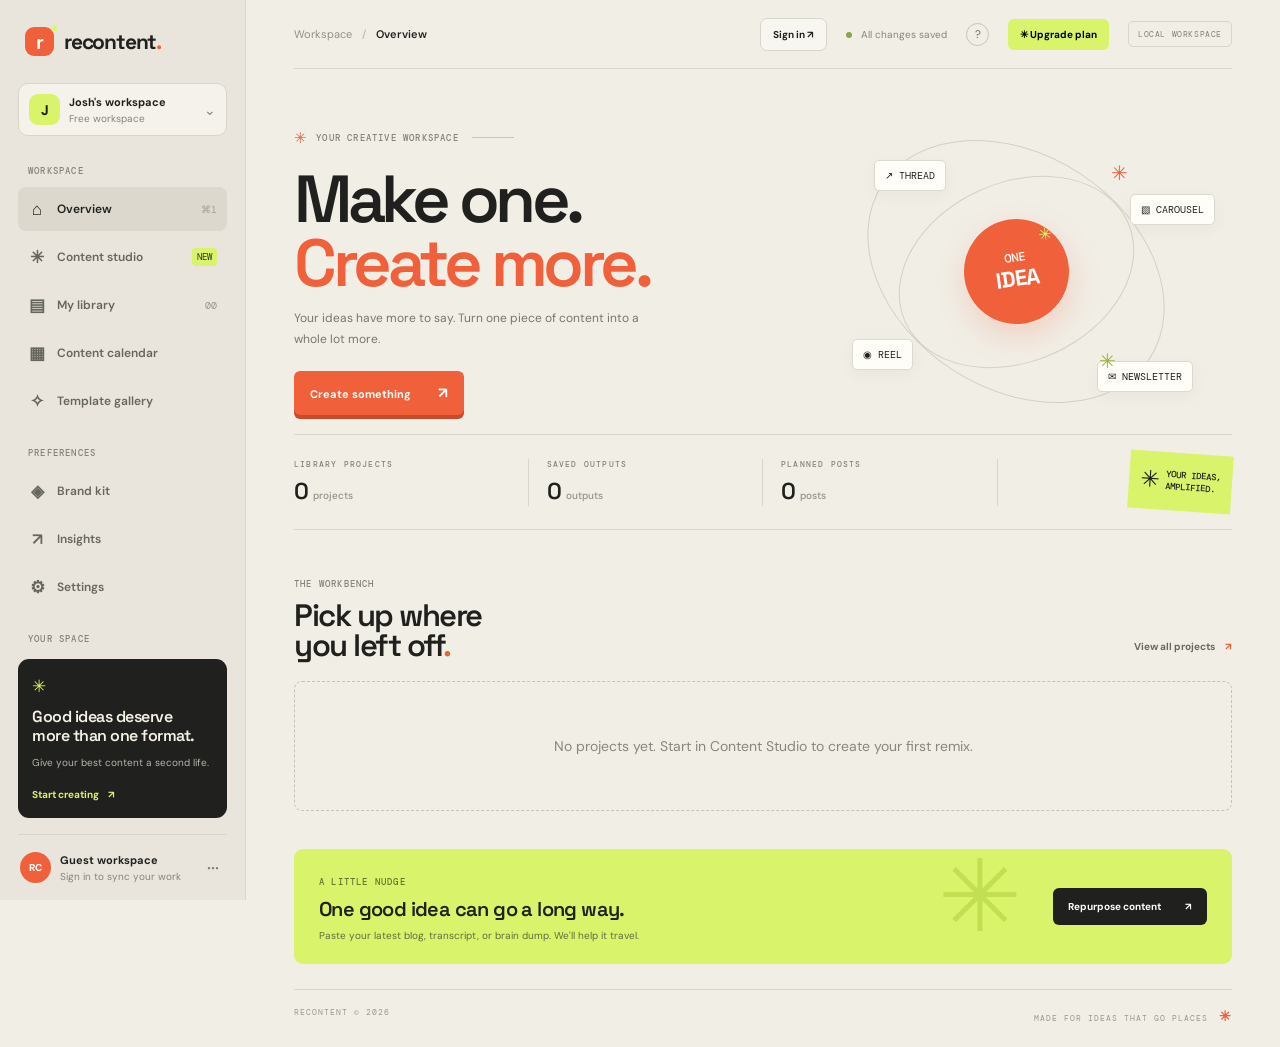
==== commit 99649a15: "Restore overview artwork and repair semantic layout while keeping 21 templates" ====
--- a/index.html
+++ b/index.html
@@ -44,12 +44,9 @@
       <header class="topbar"><button class="mobile-menu" id="mobile-menu" aria-label="Open menu">☰</button><div class="crumb"><span>Workspace</span><i>/</i><b id="breadcrumb">Overview</b></div><div class="top-actions"><span class="saved-indicator"><i></i> All changes saved</span><button class="help-btn" title="Help">?</button><button class="upgrade-btn" data-page="studio">✳ Upgrade plan</button></div></header>
       <section class="page active" id="page-home">
         <div class="hero-row"><div><div class="eyebrow"><span class="eyebrow-star">✳</span> YOUR CREATIVE WORKSPACE <span class="eyebrow-line"></span></div><h1>Make one.<br><em>Create more.</em></h1><p class="hero-copy">Your ideas have more to say. Turn one piece of content into a whole lot more.</p><button class="primary-btn" data-page="studio">Create something <span>↗</span></button></div><div class="hero-art" aria-label="One idea expands into many formats"><div class="orbit orbit-one"></div><div class="orbit orbit-two"></div><div class="orbit-center">ONE<br><b>IDEA</b><span>✳</span></div><div class="orbit-tag tag-a">↗ THREAD</div><div class="orbit-tag tag-b">▧ CAROUSEL</div><div class="orbit-tag tag-c">◉ REEL</div><div class="orbit-tag tag-d">✉ NEWSLETTER</div><span class="art-spark spark-a">✳</span><span class="art-spark spark-b">✳</span></div></div>
-        <div class="stats-strip"><div><span class="stat-label">LIBRARY PROJECTS</span><b id="home-project-count">0 <small>projects</small></b></div><div><span class="stat-label">SAVED OUTPUTS</span><b id="home-output-count">0 <small>outputs</small></b></div><div><span class="stat-label">PLANNED POSTS</span><b id="home-planned-count">0 <small>posts</small></b></div><div class="stats-sticker"><span>✳</span> YOUR IDEAS,<br>AMPLIFIED.</div></div><div><span class="stat-label">FORMATS GENERATED</span><b>86 <small>variations</small></b></div><div><span class="stat-label">TIME SAVED</span><b>6.5 <small>hours</small></b></div><div class="stats-sticker"><span>✳</span> YOUR IDEAS,<br>AMPLIFIED.</div></div>
+        <div class="stats-strip"><div><span class="stat-label">LIBRARY PROJECTS</span><b id="home-project-count">0 <small>projects</small></b></div><div><span class="stat-label">SAVED OUTPUTS</span><b id="home-output-count">0 <small>outputs</small></b></div><div><span class="stat-label">PLANNED POSTS</span><b id="home-planned-count">0 <small>posts</small></b></div><div class="stats-sticker"><span>✳</span> YOUR IDEAS,<br>AMPLIFIED.</div></div>
         <div class="section-heading"><div><div class="eyebrow">THE WORKBENCH</div><h2>Pick up where<br>you left off<span class="orange-dot">.</span></h2></div><button class="text-link" data-page="library">View all projects <span>↗</span></button></div>
-        <div class="project-grid" id="home-projects"></div><div class="project-illustration illustration-sun">✳</div><h3>The art of<br>starting before<br>you're ready.</h3><div class="project-foot"><span>Edited 2 hours ago</span><span class="mini-formats">X&nbsp; IN&nbsp; IG&nbsp; ✉</span></div></article>
-          <article class="project-card project-lime" data-open-project="Build a brand people remember"><div class="project-top"><span class="project-type">PODCAST → 3 FORMATS</span><span class="project-arrow">↗</span></div><div class="project-illustration illustration-lines">〰</div><h3>Build a brand<br>people remember.</h3><div class="project-foot"><span>Edited yesterday</span><span class="mini-formats">◉&nbsp; IN&nbsp; IG</span></div></article>
-          <article class="project-card project-cream" data-open-project="Small habits, big shifts"><div class="project-top"><span class="project-type">NOTES → 2 FORMATS</span><span class="project-arrow">↗</span></div><div class="project-illustration illustration-flower">✿</div><h3>Small habits,<br>big shifts.</h3><div class="project-foot"><span>Edited Oct 29</span><span class="mini-formats">X&nbsp; IG</span></div></article>
-        </div>
+        <div class="project-grid" id="home-projects"></div>
         <div class="bottom-callout"><div><span class="callout-kicker">A LITTLE NUDGE</span><h3>One good idea can go a long way.</h3><p>Paste your latest blog, transcript, or brain dump. We'll help it travel.</p></div><button class="dark-btn" data-page="studio">Repurpose content <span>↗</span></button><span class="callout-doodle">✳</span></div>
       </section>
 
@@ -83,7 +80,8 @@
       </section>
       <section class="page extra-page" id="page-templates">
         <div class="eyebrow">START WITH A SPARK</div><h1>Template<br><em>gallery.</em></h1><p class="hero-copy">Jump into a proven content structure, then make it your own.</p>
-<div class="template-toolbar"><input id="template-search" type="search" placeholder="Search 21 templates…"><select id="template-category"><option value="all">All categories</option><option>STORYTELLING</option><option>EDUCATION</option><option>OPINION</option><option>PRODUCT</option><option>QUICK WINS</option><option>COMMUNITY</option><option>CREATOR LIFE</option><option>ENGAGEMENT</option><option>EMAIL</option></select><span id="template-result-count">21 templates</span></div><div class="template-grid" id="template-grid"><article class="template-card" data-category="STORYTELLING" data-title="the personal lesson"><span>01 / STORYTELLING</span><h3>The personal lesson</h3><p>Turn a moment, mistake, or milestone into a relatable story.</p><button type="button" data-template="story">Use this template ↗</button></article><article class="template-card" data-category="EDUCATION" data-title="teach it simply"><span>02 / EDUCATION</span><h3>Teach it simply</h3><p>Explain a complex idea with three clear takeaways.</p><button type="button" data-template="teach">Use this template ↗</button></article><article class="template-card" data-category="OPINION" data-title="unpopular opinion"><span>03 / OPINION</span><h3>Unpopular opinion</h3><p>Build a thoughtful argument with a distinct point of view.</p><button type="button" data-template="opinion">Use this template ↗</button></article><article class="template-card" data-category="PRODUCT" data-title="show the transformation"><span>04 / PRODUCT</span><h3>Show the transformation</h3><p>Frame the problem, solution, outcome, and next step.</p><button type="button" data-template="product">Use this template ↗</button></article><article class="template-card" data-category="QUICK WINS" data-title="three things to try"><span>05 / QUICK WINS</span><h3>Three things to try</h3><p>A practical, saveable list of tips.</p><button type="button" data-template="tips">Use this template ↗</button></article><article class="template-card" data-category="COMMUNITY" data-title="ask the room"><span>06 / COMMUNITY</span><h3>Ask the room</h3><p>Start a conversation with a relatable question.</p><button type="button" data-template="community">Use this template ↗</button></article><article class="template-card" data-category="PRODUCT LAUNCH" data-title="launch announcement"><span>07 / PRODUCT LAUNCH</span><h3>Launch announcement</h3><p>Introduce a new offer, benefits, and a clear CTA.</p><button type="button" data-template="launch">Use this template ↗</button></article><article class="template-card" data-category="CASE STUDY" data-title="the customer story"><span>08 / CASE STUDY</span><h3>The customer story</h3><p>Show a challenge, approach, and verified outcome.</p><button type="button" data-template="case">Use this template ↗</button></article><article class="template-card" data-category="CREATOR LIFE" data-title="behind the scenes"><span>09 / CREATOR LIFE</span><h3>Behind the scenes</h3><p>Share process, challenges, lessons, and next steps.</p><button type="button" data-template="behind">Use this template ↗</button></article><article class="template-card" data-category="MYTH BUSTING" data-title="myth vs reality"><span>10 / MYTH BUSTING</span><h3>Myth vs reality</h3><p>Challenge a misconception and offer a better approach.</p><button type="button" data-template="myth">Use this template ↗</button></article><article class="template-card" data-category="SAVEABLE" data-title="the ultimate checklist"><span>11 / SAVEABLE</span><h3>The ultimate checklist</h3><p>Create a checklist people can save and use.</p><button type="button" data-template="checklist">Use this template ↗</button></article><article class="template-card" data-category="FRAMEWORK" data-title="a simple framework"><span>12 / FRAMEWORK</span><h3>A simple framework</h3><p>Turn your method into repeatable steps.</p><button type="button" data-template="framework">Use this template ↗</button></article><article class="template-card" data-category="ENGAGEMENT" data-title="frequently asked"><span>13 / ENGAGEMENT</span><h3>Frequently asked</h3><p>Answer a real audience question clearly.</p><button type="button" data-template="faq">Use this template ↗</button></article><article class="template-card" data-category="COMPARISON" data-title="a vs b breakdown"><span>14 / COMPARISON</span><h3>A vs B breakdown</h3><p>Compare two options and explain trade-offs.</p><button type="button" data-template="comparison">Use this template ↗</button></article><article class="template-card" data-category="LEARNING" data-title="common mistakes"><span>15 / LEARNING</span><h3>Common mistakes</h3><p>Highlight mistakes and practical fixes.</p><button type="button" data-template="mistakes">Use this template ↗</button></article><article class="template-card" data-category="INDUSTRY" data-title="future predictions"><span>16 / INDUSTRY</span><h3>Future predictions</h3><p>Share a prediction and the signals behind it.</p><button type="button" data-template="prediction">Use this template ↗</button></article><article class="template-card" data-category="INSPIRATION" data-title="quote with context"><span>17 / INSPIRATION</span><h3>Quote with context</h3><p>Add your perspective to a memorable line.</p><button type="button" data-template="quote">Use this template ↗</button></article><article class="template-card" data-category="CHALLENGE" data-title="community challenge"><span>18 / CHALLENGE</span><h3>Community challenge</h3><p>Invite the audience to take action and share progress.</p><button type="button" data-template="challenge">Use this template ↗</button></article><article class="template-card" data-category="EMAIL" data-title="weekly newsletter"><span>19 / EMAIL</span><h3>Weekly newsletter</h3><p>Build a useful email around one central idea.</p><button type="button" data-template="newsletter">Use this template ↗</button></article><article class="template-card" data-category="RECRUITMENT" data-title="hiring announcement"><span>20 / RECRUITMENT</span><h3>Hiring announcement</h3><p>Describe a role, mission, and how to apply.</p><button type="button" data-template="job">Use this template ↗</button></article><article class="template-card" data-category="EVENT" data-title="event promotion"><span>21 / EVENT</span><h3>Event promotion</h3><p>Explain who should attend and how to join.</p><button type="button" data-template="event">Use this template ↗</button></article></div>     </section>
+<div class="template-toolbar"><input id="template-search" type="search" placeholder="Search 21 templates…"><select id="template-category"><option value="all">All categories</option><option>STORYTELLING</option><option>EDUCATION</option><option>OPINION</option><option>PRODUCT</option><option>QUICK WINS</option><option>COMMUNITY</option><option>CREATOR LIFE</option><option>ENGAGEMENT</option><option>EMAIL</option></select><span id="template-result-count">21 templates</span></div><div class="template-grid" id="template-grid"><article class="template-card" data-category="STORYTELLING" data-title="the personal lesson"><span>01 / STORYTELLING</span><h3>The personal lesson</h3><p>Turn a moment, mistake, or milestone into a relatable story.</p><button type="button" data-template="story">Use this template ↗</button></article><article class="template-card" data-category="EDUCATION" data-title="teach it simply"><span>02 / EDUCATION</span><h3>Teach it simply</h3><p>Explain a complex idea with three clear takeaways.</p><button type="button" data-template="teach">Use this template ↗</button></article><article class="template-card" data-category="OPINION" data-title="unpopular opinion"><span>03 / OPINION</span><h3>Unpopular opinion</h3><p>Build a thoughtful argument with a distinct point of view.</p><button type="button" data-template="opinion">Use this template ↗</button></article><article class="template-card" data-category="PRODUCT" data-title="show the transformation"><span>04 / PRODUCT</span><h3>Show the transformation</h3><p>Frame the problem, solution, outcome, and next step.</p><button type="button" data-template="product">Use this template ↗</button></article><article class="template-card" data-category="QUICK WINS" data-title="three things to try"><span>05 / QUICK WINS</span><h3>Three things to try</h3><p>A practical, saveable list of tips.</p><button type="button" data-template="tips">Use this template ↗</button></article><article class="template-card" data-category="COMMUNITY" data-title="ask the room"><span>06 / COMMUNITY</span><h3>Ask the room</h3><p>Start a conversation with a relatable question.</p><button type="button" data-template="community">Use this template ↗</button></article><article class="template-card" data-category="PRODUCT LAUNCH" data-title="launch announcement"><span>07 / PRODUCT LAUNCH</span><h3>Launch announcement</h3><p>Introduce a new offer, benefits, and a clear CTA.</p><button type="button" data-template="launch">Use this template ↗</button></article><article class="template-card" data-category="CASE STUDY" data-title="the customer story"><span>08 / CASE STUDY</span><h3>The customer story</h3><p>Show a challenge, approach, and verified outcome.</p><button type="button" data-template="case">Use this template ↗</button></article><article class="template-card" data-category="CREATOR LIFE" data-title="behind the scenes"><span>09 / CREATOR LIFE</span><h3>Behind the scenes</h3><p>Share process, challenges, lessons, and next steps.</p><button type="button" data-template="behind">Use this template ↗</button></article><article class="template-card" data-category="MYTH BUSTING" data-title="myth vs reality"><span>10 / MYTH BUSTING</span><h3>Myth vs reality</h3><p>Challenge a misconception and offer a better approach.</p><button type="button" data-template="myth">Use this template ↗</button></article><article class="template-card" data-category="SAVEABLE" data-title="the ultimate checklist"><span>11 / SAVEABLE</span><h3>The ultimate checklist</h3><p>Create a checklist people can save and use.</p><button type="button" data-template="checklist">Use this template ↗</button></article><article class="template-card" data-category="FRAMEWORK" data-title="a simple framework"><span>12 / FRAMEWORK</span><h3>A simple framework</h3><p>Turn your method into repeatable steps.</p><button type="button" data-template="framework">Use this template ↗</button></article><article class="template-card" data-category="ENGAGEMENT" data-title="frequently asked"><span>13 / ENGAGEMENT</span><h3>Frequently asked</h3><p>Answer a real audience question clearly.</p><button type="button" data-template="faq">Use this template ↗</button></article><article class="template-card" data-category="COMPARISON" data-title="a vs b breakdown"><span>14 / COMPARISON</span><h3>A vs B breakdown</h3><p>Compare two options and explain trade-offs.</p><button type="button" data-template="comparison">Use this template ↗</button></article><article class="template-card" data-category="LEARNING" data-title="common mistakes"><span>15 / LEARNING</span><h3>Common mistakes</h3><p>Highlight mistakes and practical fixes.</p><button type="button" data-template="mistakes">Use this template ↗</button></article><article class="template-card" data-category="INDUSTRY" data-title="future predictions"><span>16 / INDUSTRY</span><h3>Future predictions</h3><p>Share a prediction and the signals behind it.</p><button type="button" data-template="prediction">Use this template ↗</button></article><article class="template-card" data-category="INSPIRATION" data-title="quote with context"><span>17 / INSPIRATION</span><h3>Quote with context</h3><p>Add your perspective to a memorable line.</p><button type="button" data-template="quote">Use this template ↗</button></article><article class="template-card" data-category="CHALLENGE" data-title="community challenge"><span>18 / CHALLENGE</span><h3>Community challenge</h3><p>Invite the audience to take action and share progress.</p><button type="button" data-template="challenge">Use this template ↗</button></article><article class="template-card" data-category="EMAIL" data-title="weekly newsletter"><span>19 / EMAIL</span><h3>Weekly newsletter</h3><p>Build a useful email around one central idea.</p><button type="button" data-template="newsletter">Use this template ↗</button></article><article class="template-card" data-category="RECRUITMENT" data-title="hiring announcement"><span>20 / RECRUITMENT</span><h3>Hiring announcement</h3><p>Describe a role, mission, and how to apply.</p><button type="button" data-template="job">Use this template ↗</button></article><article class="template-card" data-category="EVENT" data-title="event promotion"><span>21 / EVENT</span><h3>Event promotion</h3><p>Explain who should attend and how to join.</p><button type="button" data-template="event">Use this template ↗</button></article></div>
+      </section>
       <section class="page extra-page" id="page-brand">
         <div class="eyebrow">SOUND LIKE YOURSELF</div><h1>Your brand<br><em>kit.</em></h1><p class="hero-copy">Save the voice, audience, and words you want every remix to remember.</p>
         <div class="settings-panel"><label>BRAND / CREATOR NAME<input id="brand-name" placeholder="e.g. Josh Drn"></label><label>WHO YOU CREATE FOR<input id="brand-audience" placeholder="e.g. curious founders and creators"></label><label>YOUR BRAND VOICE<select id="brand-voice"><option>Friendly and direct</option><option>Expert and authoritative</option><option>Playful and energetic</option><option>Calm and thoughtful</option><option>Bold and unconventional</option></select></label><label>WORDS OR PHRASES TO USE<textarea id="brand-words" placeholder="Words, phrases, sign-offs, hashtags..."></textarea></label><label>WORDS OR PHRASES TO AVOID<textarea id="brand-avoid" placeholder="Jargon, clichés, words that don't sound like you..."></textarea></label><button class="primary-btn compact" id="save-brand">Save brand kit ↗</button></div>
--- a/styles.css
+++ b/styles.css
@@ -48,3 +48,5 @@
 .account-error{display:none;color:#a83e2c;background:#fff0eb;border:1px solid #e5b9ac;border-radius:5px;padding:9px;font-size:10px;margin:10px 0}
 .account-error.show{display:block}
 @media(max-width:700px){.admin-modal{padding:10px;align-items:flex-start}.admin-box{max-height:calc(100vh - 20px);padding:16px}.admin-stats{grid-template-columns:repeat(2,minmax(0,1fr))}.admin-stat:last-child{grid-column:1/-1}.admin-columns{grid-template-columns:1fr}.admin-list{max-height:280px}.account-action{padding:8px 9px;font-size:9px}}
+
+.template-toolbar{display:flex;gap:10px;align-items:center;margin:25px 0 16px;padding:12px;border:1px solid var(--line);border-radius:9px;background:#f8f6f0}.template-toolbar input,.template-toolbar select{min-width:0;border:1px solid var(--line);border-radius:6px;background:#fffdf8;padding:10px 12px;font-size:10px;color:var(--ink)}.template-toolbar input{flex:1}.template-toolbar span{font:9px var(--mono);color:var(--muted);white-space:nowrap}.template-card{transition:transform .2s,border-color .2s,box-shadow .2s}.template-card:hover{transform:translateY(-4px);border-color:#c4b7a4;box-shadow:0 12px 28px #28251c0c}.template-card button{cursor:pointer;transition:background .18s,color .18s,transform .18s}.template-card button:hover{background:var(--ink);color:white;transform:translateX(2px)}.template-card[hidden]{display:none!important}.project-card:focus-visible,.nav-item:focus-visible,button:focus-visible{outline:2px solid var(--orange);outline-offset:3px}.project-card{cursor:pointer}@media(max-width:650px){.template-toolbar{flex-wrap:wrap}.template-toolbar input{flex-basis:100%}.template-toolbar select{flex:1}.template-grid{grid-template-columns:1fr 1fr}}
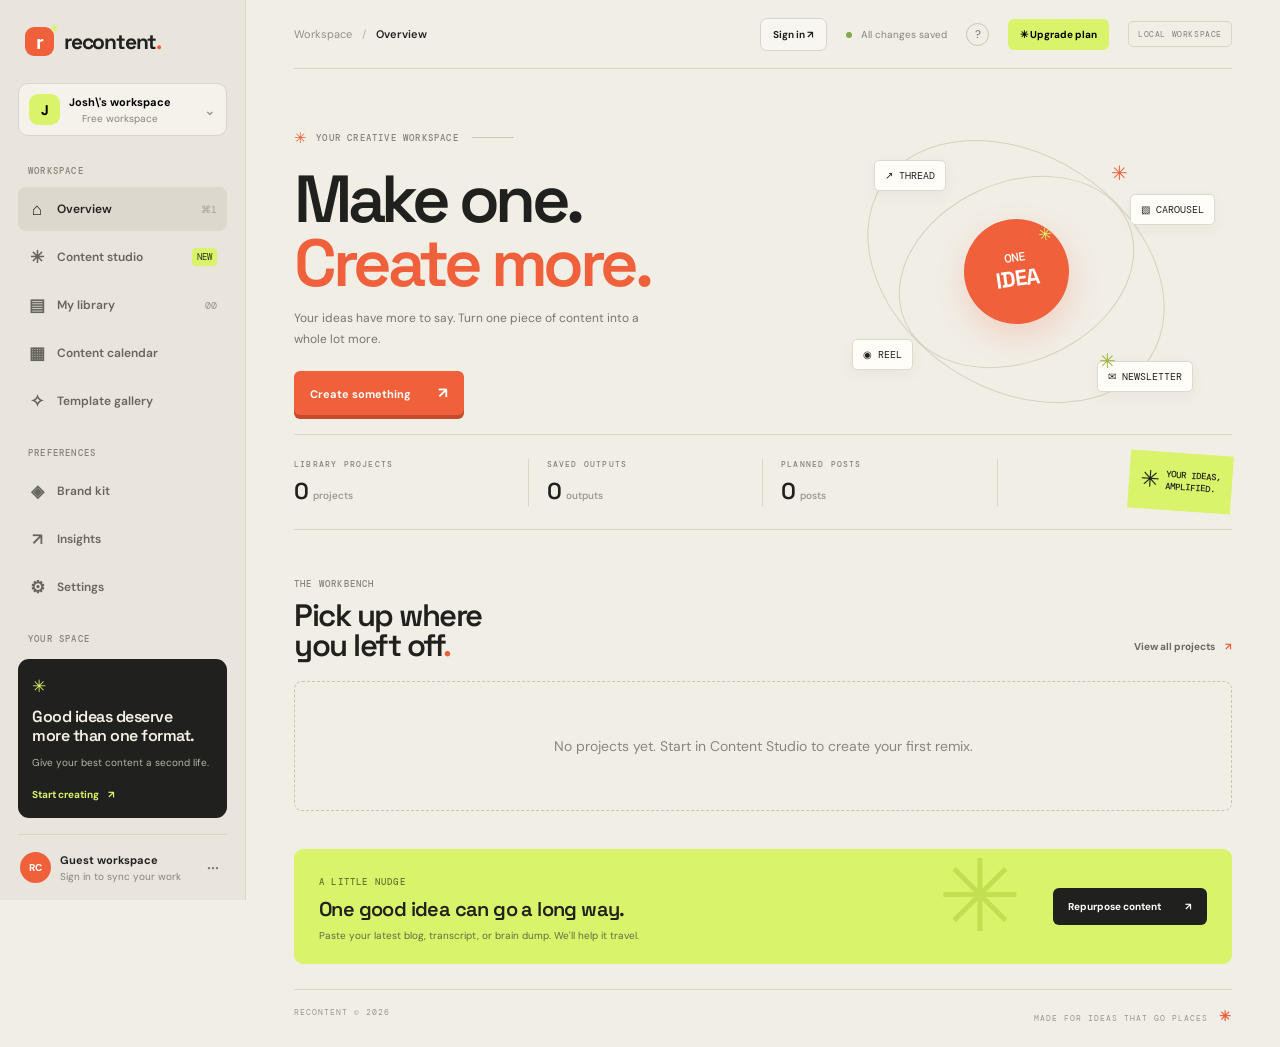
==== commit 9128577c: "Make workspace switcher a semantic interactive button" ====
--- a/index.html
+++ b/index.html
@@ -20,7 +20,7 @@
   <div class="app-shell">
     <aside class="sidebar" id="sidebar">
       <a class="brand" href="#" data-page="home" aria-label="ReContent home"><span class="brand-mark">r<span>✳</span></span><span>recontent<span class="brand-dot">.</span></span></a>
-      <div class="workspace-switch"><div class="workspace-avatar">J</div><div><b>Josh's workspace</b><small>Free workspace</small></div><span class="chevrons">⌄</span></div>
+      <button type="button" class="workspace-switch" id="workspace-switch" aria-haspopup="menu" aria-expanded="false"><span class="workspace-avatar">J</span><span class="workspace-switch-meta"><b>Josh\'s workspace</b><small>Free workspace</small></span><span class="chevrons">⌄</span></button>
       <div class="nav-label">WORKSPACE</div>
       <nav class="main-nav">
         <button class="nav-item active" data-page="home"><span class="nav-icon">⌂</span> Overview <kbd>⌘1</kbd></button>
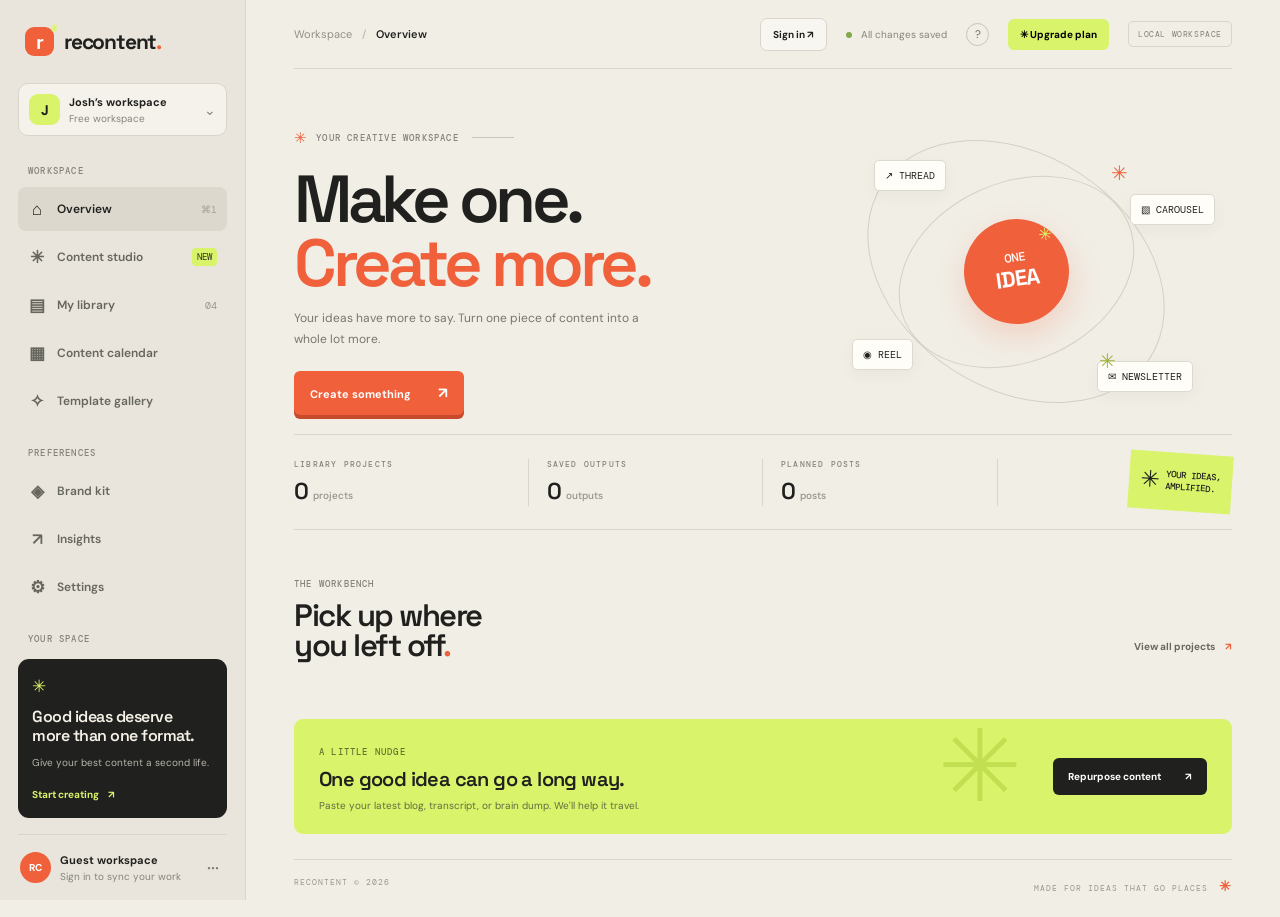
==== commit fd86d40e: "Clean workspace switcher label" ====
--- a/index.html
+++ b/index.html
@@ -20,7 +20,7 @@
   <div class="app-shell">
     <aside class="sidebar" id="sidebar">
       <a class="brand" href="#" data-page="home" aria-label="ReContent home"><span class="brand-mark">r<span>✳</span></span><span>recontent<span class="brand-dot">.</span></span></a>
-      <button type="button" class="workspace-switch" id="workspace-switch" aria-haspopup="menu" aria-expanded="false"><span class="workspace-avatar">J</span><span class="workspace-switch-meta"><b>Josh\'s workspace</b><small>Free workspace</small></span><span class="chevrons">⌄</span></button>
+      <button type="button" class="workspace-switch" id="workspace-switch" aria-haspopup="menu" aria-expanded="false"><span class="workspace-avatar">J</span><span class="workspace-switch-meta"><b>Josh’s workspace</b><small>Free workspace</small></span><span class="chevrons">⌄</span></button>
       <div class="nav-label">WORKSPACE</div>
       <nav class="main-nav">
         <button class="nav-item active" data-page="home"><span class="nav-icon">⌂</span> Overview <kbd>⌘1</kbd></button>
--- a/styles.css
+++ b/styles.css
@@ -50,3 +50,20 @@
 @media(max-width:700px){.admin-modal{padding:10px;align-items:flex-start}.admin-box{max-height:calc(100vh - 20px);padding:16px}.admin-stats{grid-template-columns:repeat(2,minmax(0,1fr))}.admin-stat:last-child{grid-column:1/-1}.admin-columns{grid-template-columns:1fr}.admin-list{max-height:280px}.account-action{padding:8px 9px;font-size:9px}}
 
 .template-toolbar{display:flex;gap:10px;align-items:center;margin:25px 0 16px;padding:12px;border:1px solid var(--line);border-radius:9px;background:#f8f6f0}.template-toolbar input,.template-toolbar select{min-width:0;border:1px solid var(--line);border-radius:6px;background:#fffdf8;padding:10px 12px;font-size:10px;color:var(--ink)}.template-toolbar input{flex:1}.template-toolbar span{font:9px var(--mono);color:var(--muted);white-space:nowrap}.template-card{transition:transform .2s,border-color .2s,box-shadow .2s}.template-card:hover{transform:translateY(-4px);border-color:#c4b7a4;box-shadow:0 12px 28px #28251c0c}.template-card button{cursor:pointer;transition:background .18s,color .18s,transform .18s}.template-card button:hover{background:var(--ink);color:white;transform:translateX(2px)}.template-card[hidden]{display:none!important}.project-card:focus-visible,.nav-item:focus-visible,button:focus-visible{outline:2px solid var(--orange);outline-offset:3px}.project-card{cursor:pointer}@media(max-width:650px){.template-toolbar{flex-wrap:wrap}.template-toolbar input{flex-basis:100%}.template-toolbar select{flex:1}.template-grid{grid-template-columns:1fr 1fr}}
+
+/* Workspace switcher */
+.workspace-switch{width:100%;font:inherit;text-align:left;color:var(--ink);cursor:pointer;appearance:none;transition:border-color .18s,background .18s,box-shadow .18s}
+.workspace-switch:hover,.workspace-switch[aria-expanded=true]{background:#fffdf8;border-color:#c7c1b5;box-shadow:0 5px 16px #29251b0b}
+.workspace-switch:focus-visible{outline:2px solid var(--orange);outline-offset:3px}
+.workspace-switch-meta{display:block;min-width:0}
+.workspace-switch-meta b,.workspace-switch-meta small{display:block}
+.workspace-menu{position:relative;z-index:30;margin:-20px 0 22px;background:#fffdf8;border:1px solid #d9d5cb;border-radius:10px;padding:12px;box-shadow:0 14px 34px #25221918;animation:fade .16s ease}
+.workspace-menu-head{display:grid;gap:4px;padding:2px 3px 11px;border-bottom:1px solid var(--line)}
+.workspace-menu-head b{font-size:11px}.workspace-menu-head small{font-size:9px;color:var(--muted);overflow-wrap:anywhere}
+.workspace-menu-status{display:flex;align-items:center;gap:7px;padding:10px 3px;font:8px var(--mono);letter-spacing:.5px;color:#73736a}
+.workspace-menu-status i{width:7px;height:7px;flex:none;border-radius:50%;background:#9ab43b}
+.workspace-menu-actions{display:grid;gap:4px}
+.workspace-menu-actions button{display:grid;gap:3px;text-align:left;border:0;border-radius:6px;background:transparent;padding:9px 8px;color:var(--ink)}
+.workspace-menu-actions button:hover,.workspace-menu-actions button:focus-visible{background:#f0ede5;outline:none}
+.workspace-menu-actions b{font-size:10px}.workspace-menu-actions small{font-size:9px;color:var(--muted)}
+@media(max-width:760px){.workspace-menu{margin-top:-20px}}
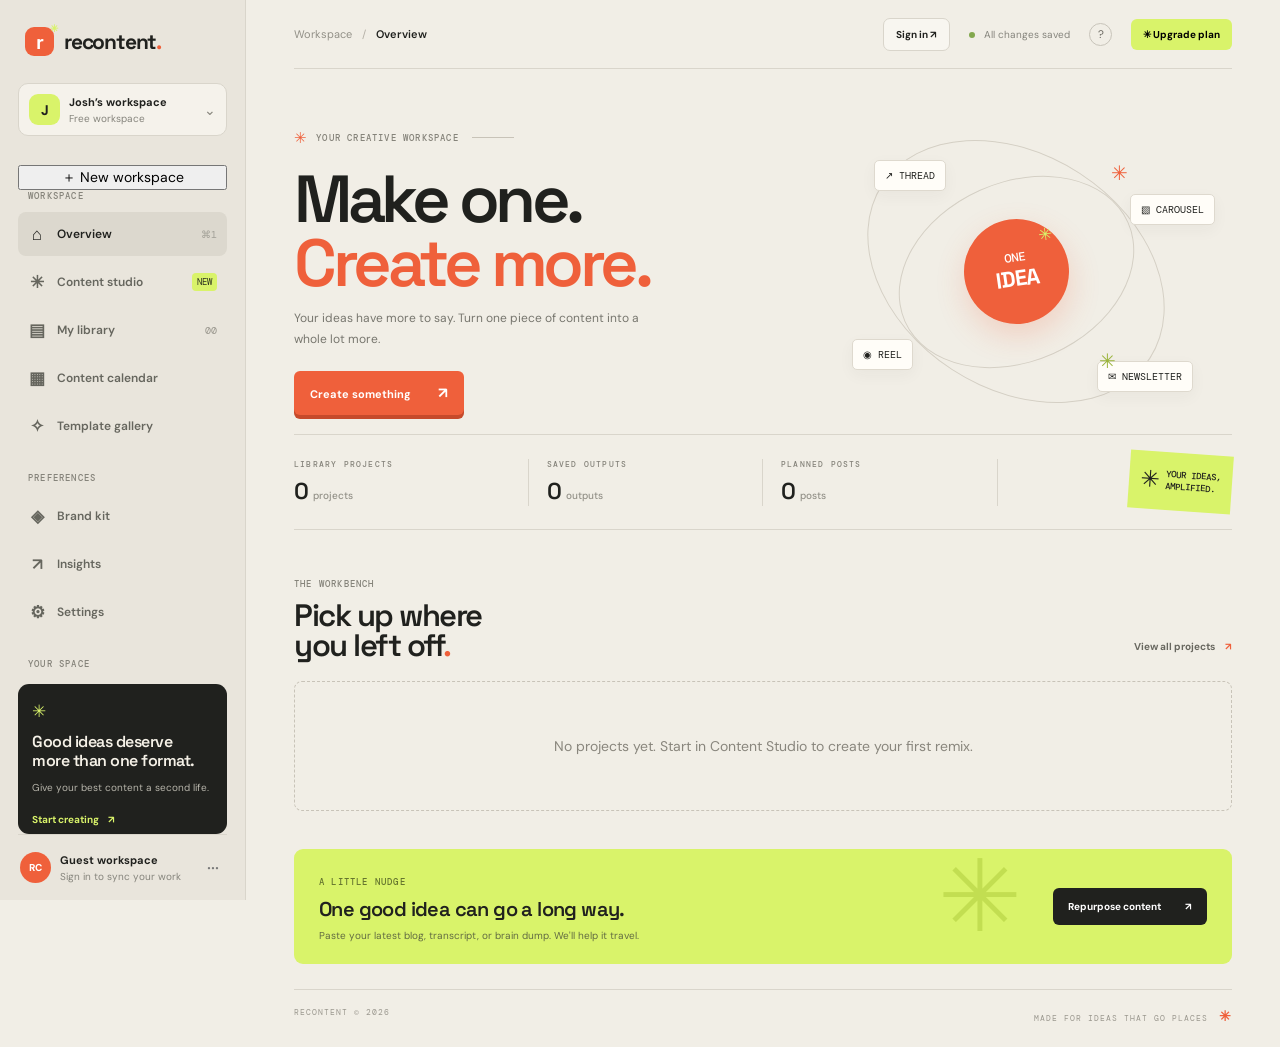
==== commit 2e12a643: "Add an always-visible create workspace action" ====
--- a/index.html
+++ b/index.html
@@ -21,6 +21,7 @@
     <aside class="sidebar" id="sidebar">
       <a class="brand" href="#" data-page="home" aria-label="ReContent home"><span class="brand-mark">r<span>✳</span></span><span>recontent<span class="brand-dot">.</span></span></a>
       <button type="button" class="workspace-switch" id="workspace-switch" aria-haspopup="menu" aria-expanded="false"><span class="workspace-avatar">J</span><span class="workspace-switch-meta"><b>Josh’s workspace</b><small>Free workspace</small></span><span class="chevrons">⌄</span></button>
+      <button type="button" class="workspace-create-direct" id="create-workspace-button">＋ New workspace</button>
       <div class="nav-label">WORKSPACE</div>
       <nav class="main-nav">
         <button class="nav-item active" data-page="home"><span class="nav-icon">⌂</span> Overview <kbd>⌘1</kbd></button>
--- a/styles.css
+++ b/styles.css
@@ -67,3 +67,15 @@
 .workspace-menu-actions button:hover,.workspace-menu-actions button:focus-visible{background:#f0ede5;outline:none}
 .workspace-menu-actions b{font-size:10px}.workspace-menu-actions small{font-size:9px;color:var(--muted)}
 @media(max-width:760px){.workspace-menu{margin-top:-20px}}
+
+.workspace-menu-list{display:grid;gap:5px;max-height:240px;overflow:auto;padding:8px 0;border-bottom:1px solid var(--line)}
+.workspace-menu-row{display:flex;align-items:center;gap:3px}
+.workspace-menu-select{flex:1;min-width:0;display:grid;grid-template-columns:17px minmax(0,1fr);gap:0 6px;text-align:left;border:0;border-radius:6px;background:transparent;padding:8px;color:var(--ink)}
+.workspace-menu-select:hover{background:#f0ede5}
+.workspace-menu-select i{grid-row:span 2;font-style:normal;color:var(--orange);font-size:11px}
+.workspace-menu-select b{font-size:10px;overflow:hidden;text-overflow:ellipsis;white-space:nowrap}
+.workspace-menu-select small{font:7px var(--mono);color:var(--muted);margin-top:3px}
+.workspace-menu-icon{width:27px;height:27px;flex:none;border:1px solid var(--line);border-radius:5px;background:transparent;color:#777;font-size:13px}
+.workspace-menu-icon:hover{background:#f0ede5}.workspace-menu-icon.danger:hover{color:#b64d38;border-color:#d9a79a}
+.workspace-create{width:100%;text-align:left;border:1px dashed #c9c4b9;border-radius:6px;background:#f6f3ec;color:#5f653e;padding:10px;font-size:10px;font-weight:700}
+.workspace-create:disabled{opacity:.45;cursor:not-allowed}
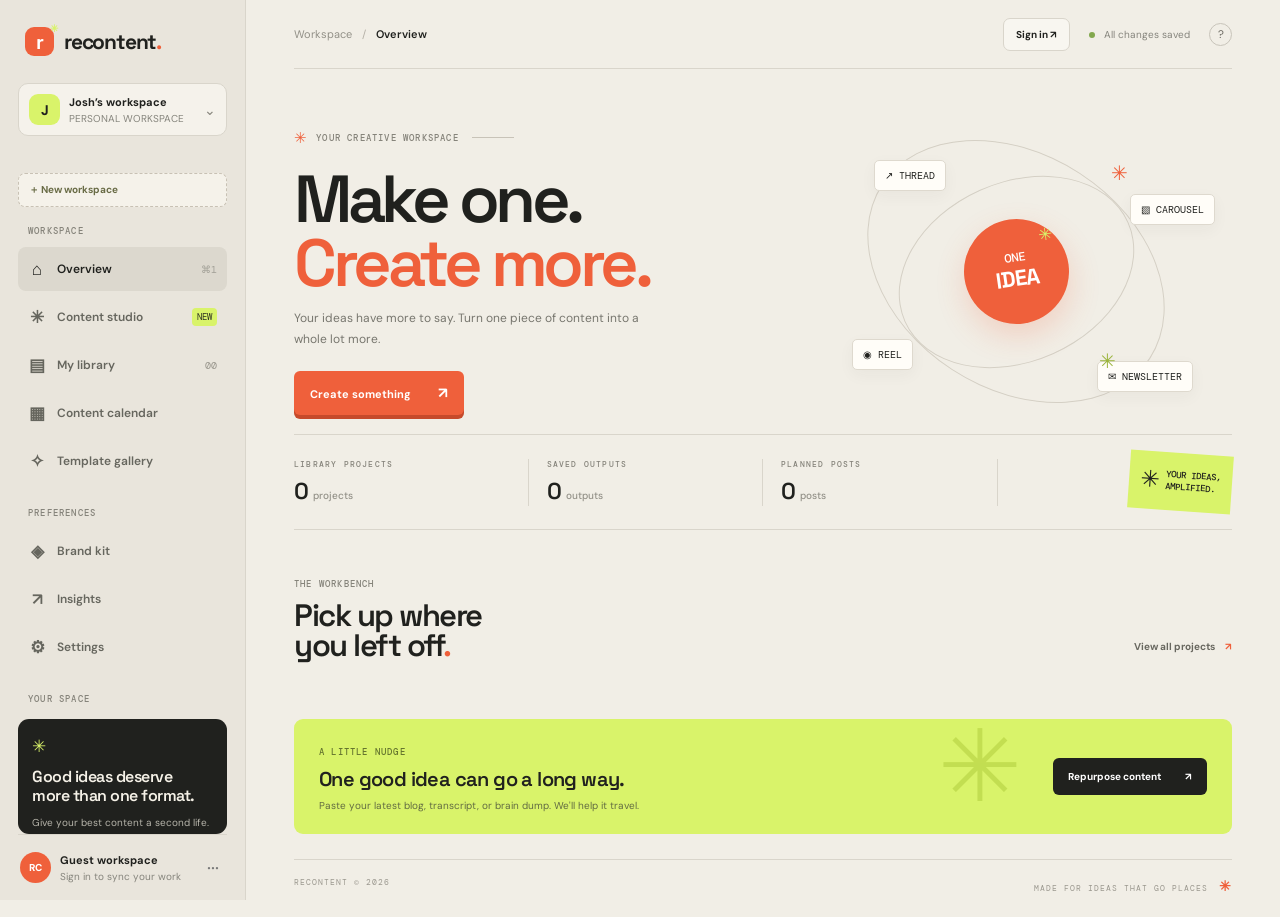
==== commit f79b0605: "Remove upgrade upsell from core workspace UI" ====
--- a/index.html
+++ b/index.html
@@ -20,7 +20,7 @@
   <div class="app-shell">
     <aside class="sidebar" id="sidebar">
       <a class="brand" href="#" data-page="home" aria-label="ReContent home"><span class="brand-mark">r<span>✳</span></span><span>recontent<span class="brand-dot">.</span></span></a>
-      <button type="button" class="workspace-switch" id="workspace-switch" aria-haspopup="menu" aria-expanded="false"><span class="workspace-avatar">J</span><span class="workspace-switch-meta"><b>Josh’s workspace</b><small>Free workspace</small></span><span class="chevrons">⌄</span></button>
+      <button type="button" class="workspace-switch" id="workspace-switch" aria-haspopup="menu" aria-expanded="false"><span class="workspace-avatar">J</span><span class="workspace-switch-meta"><b>Josh’s workspace</b><small>PERSONAL WORKSPACE</small></span><span class="chevrons">⌄</span></button>
       <button type="button" class="workspace-create-direct" id="create-workspace-button">＋ New workspace</button>
       <div class="nav-label">WORKSPACE</div>
       <nav class="main-nav">
@@ -42,7 +42,7 @@
     </aside>
 
     <main class="main-area">
-      <header class="topbar"><button class="mobile-menu" id="mobile-menu" aria-label="Open menu">☰</button><div class="crumb"><span>Workspace</span><i>/</i><b id="breadcrumb">Overview</b></div><div class="top-actions"><span class="saved-indicator"><i></i> All changes saved</span><button class="help-btn" title="Help">?</button><button class="upgrade-btn" data-page="studio">✳ Upgrade plan</button></div></header>
+      <header class="topbar"><button class="mobile-menu" id="mobile-menu" aria-label="Open menu">☰</button><div class="crumb"><span>Workspace</span><i>/</i><b id="breadcrumb">Overview</b></div><div class="top-actions"><span class="saved-indicator"><i></i> All changes saved</span><button class="help-btn" title="Help">?</button></div></header>
       <section class="page active" id="page-home">
         <div class="hero-row"><div><div class="eyebrow"><span class="eyebrow-star">✳</span> YOUR CREATIVE WORKSPACE <span class="eyebrow-line"></span></div><h1>Make one.<br><em>Create more.</em></h1><p class="hero-copy">Your ideas have more to say. Turn one piece of content into a whole lot more.</p><button class="primary-btn" data-page="studio">Create something <span>↗</span></button></div><div class="hero-art" aria-label="One idea expands into many formats"><div class="orbit orbit-one"></div><div class="orbit orbit-two"></div><div class="orbit-center">ONE<br><b>IDEA</b><span>✳</span></div><div class="orbit-tag tag-a">↗ THREAD</div><div class="orbit-tag tag-b">▧ CAROUSEL</div><div class="orbit-tag tag-c">◉ REEL</div><div class="orbit-tag tag-d">✉ NEWSLETTER</div><span class="art-spark spark-a">✳</span><span class="art-spark spark-b">✳</span></div></div>
         <div class="stats-strip"><div><span class="stat-label">LIBRARY PROJECTS</span><b id="home-project-count">0 <small>projects</small></b></div><div><span class="stat-label">SAVED OUTPUTS</span><b id="home-output-count">0 <small>outputs</small></b></div><div><span class="stat-label">PLANNED POSTS</span><b id="home-planned-count">0 <small>posts</small></b></div><div class="stats-sticker"><span>✳</span> YOUR IDEAS,<br>AMPLIFIED.</div></div>
--- a/styles.css
+++ b/styles.css
@@ -79,3 +79,180 @@
 .workspace-menu-icon:hover{background:#f0ede5}.workspace-menu-icon.danger:hover{color:#b64d38;border-color:#d9a79a}
 .workspace-create{width:100%;text-align:left;border:1px dashed #c9c4b9;border-radius:6px;background:#f6f3ec;color:#5f653e;padding:10px;font-size:10px;font-weight:700}
 .workspace-create:disabled{opacity:.45;cursor:not-allowed}
+
+.workspace-create-direct{display:block;width:100%;margin:8px 0 18px;padding:9px 10px;border:1px dashed #c8c1b4;border-radius:7px;background:#f5f2ea;color:#686b45;text-align:left;font:700 10px var(--sans);cursor:pointer;transition:background .16s,border-color .16s}
+.workspace-create-direct:hover{background:#ece9df;border-color:#aaa28f}
+.workspace-create-direct:focus-visible{outline:2px solid var(--orange);outline-offset:2px}
+
+
+/* Workspace management studio */
+.workspace-management{margin:28px 0 34px;display:grid;gap:14px}.workspace-management-head{display:flex;justify-content:space-between;align-items:flex-end;gap:16px}.workspace-management-head h2{font:600 clamp(25px,3vw,34px)/1.05 var(--display);letter-spacing:-1.3px;margin:7px 0}.workspace-management-head p{max-width:620px;font-size:11px;line-height:1.6;color:var(--muted);margin:0}.workspace-count{font:8px var(--mono);letter-spacing:.7px;color:var(--muted);white-space:nowrap}.workspace-management-grid{display:grid;grid-template-columns:1fr 1fr;gap:12px}.workspace-manage-card{min-width:0;background:#f8f6f0;border:1px solid var(--line);border-radius:9px;padding:17px}.workspace-card-title{display:flex;justify-content:space-between;align-items:center;gap:12px;margin-bottom:14px}.workspace-card-title b,.workspace-card-title small{display:block}.workspace-card-title b{font:600 15px var(--display)}.workspace-card-title small{font-size:9px;line-height:1.5;color:var(--muted);margin-top:3px}.workspace-manage-card label{display:grid;gap:6px;margin:10px 0;font:8px var(--mono);letter-spacing:.7px;color:#77756c}.workspace-manage-card input{width:100%;min-width:0;border:1px solid var(--line);border-radius:5px;background:#fffdf8;padding:10px;color:var(--ink);font:11px var(--sans);letter-spacing:0}.workspace-manage-card input[type=color]{height:37px;padding:3px}.wm-two{display:grid;grid-template-columns:1fr 1fr;gap:10px}.wm-stats{display:grid;grid-template-columns:repeat(4,minmax(0,1fr));gap:7px}.wm-stats div{padding:12px 8px;background:#eeebe3;border-radius:6px;min-width:0}.wm-stats b{display:block;font:600 22px var(--display)}.wm-stats span{display:block;font:7px var(--mono);letter-spacing:.5px;color:var(--muted);margin-top:3px}.workspace-list-card .workspace-card-title{align-items:center}.wm-list{display:grid;gap:7px}.wm-row{display:flex;align-items:center;gap:10px;padding:10px;background:#eeebe3;border:1px solid #e2ded4;border-radius:7px;min-width:0}.wm-row-icon{width:34px;height:34px;flex:none;display:grid;place-items:center;border-radius:8px;background:color-mix(in srgb,var(--wm-color) 15%,white);color:var(--wm-color);font-size:17px}.wm-row-main{flex:1;min-width:0}.wm-row-main b,.wm-row-main small{display:block;overflow-wrap:anywhere}.wm-row-main b{font-size:11px}.wm-row-main small{font-size:9px;color:var(--muted);margin-top:3px}.wm-row-actions{display:flex;align-items:center;gap:5px;flex:none}.wm-row-actions button{border:1px solid var(--line);background:#fffdf8;border-radius:5px;padding:7px 9px;font-size:9px}.wm-row-actions button:hover{border-color:var(--orange)}.wm-current{font:7px var(--mono);color:#758044;letter-spacing:.5px}@media(max-width:760px){.workspace-management-grid{grid-template-columns:1fr}.workspace-management-head{align-items:flex-start;flex-direction:column}.wm-row{flex-wrap:wrap}.wm-row-main{min-width:calc(100% - 50px)}.wm-row-actions{margin-left:44px}.wm-stats{grid-template-columns:repeat(2,minmax(0,1fr))}}
+
+
+/* Custom template library */
+.custom-template-studio{margin:34px 0 42px;border-top:1px solid var(--line);padding-top:27px}.custom-template-head{display:flex;justify-content:space-between;align-items:flex-end;gap:15px;margin-bottom:17px}.custom-template-head h2{font:600 clamp(25px,3vw,34px)/1.05 var(--display);letter-spacing:-1.2px;margin:7px 0}.custom-template-head p{font-size:10px;line-height:1.6;color:var(--muted);max-width:570px;margin:0}.custom-template-count{font:8px var(--mono);letter-spacing:.6px;color:var(--muted);white-space:nowrap}.custom-template-builder{background:#f8f6f0;border:1px solid var(--line);border-radius:9px;padding:17px;display:grid;grid-template-columns:1fr 1fr;gap:12px}.ct-field{display:grid;gap:6px;min-width:0}.ct-field label{font:8px var(--mono);letter-spacing:.7px;color:var(--muted)}.ct-field input,.ct-field textarea,.custom-template-toolbar input{width:100%;min-width:0;border:1px solid var(--line);border-radius:5px;background:#fffdf8;padding:10px;color:var(--ink);font:10px var(--sans);letter-spacing:0;outline:none}.ct-field input:focus,.ct-field textarea:focus,.custom-template-toolbar input:focus{border-color:var(--orange)}.ct-wide{grid-column:1/-1}.ct-field textarea{resize:vertical;line-height:1.6}.ct-field small{font-size:8px;color:var(--muted)}.ct-builder-foot{grid-column:1/-1;display:flex;justify-content:space-between;align-items:center;gap:10px}.ct-builder-foot>span{font:8px var(--mono);letter-spacing:.7px;color:var(--muted)}.ct-builder-foot>div{display:flex;gap:7px}.custom-template-toolbar{display:flex;justify-content:space-between;align-items:center;gap:12px;margin:23px 0 12px}.custom-template-toolbar b{font:600 14px var(--display)}.custom-template-toolbar input{max-width:260px}.custom-template-grid{display:grid;grid-template-columns:repeat(3,minmax(0,1fr));gap:10px}.custom-template-card{background:#f7f4ed;border:1px solid var(--line);border-radius:8px;padding:13px;min-width:0;display:flex;flex-direction:column;min-height:190px}.ct-card-top{display:flex;justify-content:space-between;gap:8px;font:7px var(--mono);letter-spacing:.5px;color:#8b887e}.ct-card-top small{color:#a09c91}.custom-template-card h3{font:600 18px/1.1 var(--display);margin:17px 0 7px;overflow-wrap:anywhere}.custom-template-card p{font-size:9px;line-height:1.55;color:var(--muted);white-space:pre-wrap;overflow-wrap:anywhere;margin:0 0 16px}.ct-card-actions{display:flex;gap:5px;flex-wrap:wrap;margin-top:auto}.ct-card-actions button{border:1px solid var(--line);border-radius:5px;background:#fffdf8;padding:7px 8px;font-size:8px}.ct-card-actions button:first-child{background:var(--ink);color:#fff}.ct-card-actions button:last-child{margin-left:auto;color:#a34834}.ct-empty{grid-column:1/-1;padding:22px;border:1px dashed #cfc9bc;border-radius:8px;text-align:center;font-size:10px;color:var(--muted)}@media(max-width:760px){.custom-template-grid{grid-template-columns:repeat(2,minmax(0,1fr))}.custom-template-head{align-items:flex-start;flex-direction:column}}@media(max-width:520px){.custom-template-grid{grid-template-columns:1fr}.custom-template-builder{grid-template-columns:1fr}.ct-wide,.ct-builder-foot{grid-column:auto}.custom-template-toolbar{align-items:stretch;flex-direction:column}.custom-template-toolbar input{max-width:none}}
+
+/* Portable template pack controls */
+.ct-pack-tools{display:grid;grid-template-columns:minmax(0,1fr) auto;gap:12px 18px;align-items:center;margin:12px 0 22px;padding:15px 17px;background:#f8f6f0;border:1px solid var(--line);border-radius:9px}.ct-pack-copy b,.ct-pack-copy small{display:block}.ct-pack-copy b{font:600 13px var(--display)}.ct-pack-copy small{font-size:9px;line-height:1.5;color:var(--muted);margin-top:4px}.ct-pack-actions{display:flex;gap:7px;align-items:center}.ct-pack-actions button{white-space:nowrap}.ct-pack-mode{grid-column:1/-1;display:flex;align-items:center;gap:10px;padding-top:10px;border-top:1px solid var(--line)}.ct-pack-mode label{font:8px var(--mono);letter-spacing:.6px;color:var(--muted);white-space:nowrap}.ct-pack-mode select{max-width:290px;min-width:0;border:1px solid var(--line);border-radius:5px;background:#fffdf8;padding:8px;color:var(--ink);font:9px var(--sans)}.ct-pack-mode span{margin-left:auto;font:8px var(--mono);color:var(--muted);text-align:right}@media(max-width:650px){.ct-pack-tools{grid-template-columns:1fr}.ct-pack-actions{flex-wrap:wrap}.ct-pack-mode{flex-wrap:wrap}.ct-pack-mode span{width:100%;margin:0;text-align:left}}
+/* Template marketplace */
+.marketplace-toolbar{margin:30px 0 15px}.marketplace-heading{display:flex;justify-content:space-between;align-items:flex-end;gap:16px;margin-bottom:17px}.marketplace-heading h2{font:600 23px var(--display);letter-spacing:-1px;margin:7px 0 5px}.marketplace-heading p{font-size:10px;color:var(--muted);margin:0;line-height:1.6}.marketplace-total{font:9px var(--mono);color:var(--muted);white-space:nowrap;padding-bottom:4px}.marketplace-tabs{display:flex;gap:5px;border-bottom:1px solid var(--line)}.marketplace-tabs button{border:0;background:transparent;padding:10px 13px;color:var(--muted);font-size:10px;font-weight:600;border-bottom:2px solid transparent;margin-bottom:-1px}.marketplace-tabs button.active{color:var(--ink);border-color:var(--orange)}.marketplace-tabs button span{font:9px var(--mono);margin-left:4px}.template-card{position:relative}.mp-card-actions{display:flex;gap:7px;align-items:center;margin-top:10px}.mp-card-actions .mp-preview-btn{border:1px solid var(--line);background:transparent;border-radius:5px;padding:7px 10px;font-size:9px;color:var(--ink)}.mp-card-actions .mp-star{width:29px;height:29px;border:1px solid var(--line);border-radius:5px;background:transparent;color:#8b887f;font-size:15px}.mp-card-actions .mp-star.is-favourite,.mp-dialog-actions .is-favourite{color:#d64c35;border-color:#e6b6a9;background:#fff2ed}.mp-use-original{margin-top:7px}.mp-modal[hidden]{display:none}.mp-modal{position:fixed;inset:0;z-index:100;display:grid;place-items:center;padding:20px}.mp-backdrop{position:absolute;inset:0;background:rgba(24,25,22,.55);backdrop-filter:blur(3px)}.mp-dialog{position:relative;width:min(480px,100%);background:var(--white);border:1px solid var(--line);border-radius:13px;padding:29px;box-shadow:0 25px 90px #0003}.mp-close{position:absolute;right:14px;top:12px;border:0;background:transparent;font-size:24px;color:var(--muted)}.mp-dialog h2{font:600 27px var(--display);letter-spacing:-1px;margin:12px 0}.mp-dialog>p{font-size:12px;line-height:1.7;color:#66665e}.mp-preview-note{display:grid;gap:7px;padding:14px;background:#f1eee6;border-radius:8px;margin:19px 0}.mp-preview-note b{font:9px var(--mono);letter-spacing:.7px}.mp-preview-note span{font-size:10px;line-height:1.6;color:#6e6b62}.mp-dialog-actions{display:flex;justify-content:space-between;gap:9px;flex-wrap:wrap}.mp-dialog-actions button{font-size:10px}.mp-modal-open{overflow:hidden}@media(max-width:600px){.marketplace-heading{align-items:flex-start;flex-direction:column}.marketplace-total{padding:0}.mp-dialog{padding:23px}.mp-dialog-actions{display:grid}.mp-dialog-actions button{width:100%}}
+
+/* Marketplace collections and complete template preview */
+.mp-collections{display:flex;gap:7px;flex-wrap:wrap;margin:17px 0 13px}
+.mp-collection{border:1px solid var(--line);border-radius:999px;background:#f8f6f0;color:#6f6b61;padding:8px 13px;font-size:9px;font-weight:650;transition:all .18s}
+.mp-collection:hover{border-color:#aaa18f;color:var(--ink)}
+.mp-collection.active{background:var(--ink);border-color:var(--ink);color:#fff}
+.mp-dialog-wide{width:min(720px,100%);max-height:min(850px,calc(100vh - 40px));overflow:auto}
+.mp-full-preview{margin:20px 0;background:#f3f0e8;border:1px solid var(--line);border-radius:9px;overflow:hidden}
+.mp-preview-label{padding:11px 14px;border-bottom:1px solid var(--line);font:8px var(--mono);letter-spacing:.8px;color:var(--muted)}
+.mp-full-preview pre{margin:0;padding:18px;max-height:340px;overflow:auto;white-space:pre-wrap;overflow-wrap:anywhere;font:11px/1.8 var(--sans);color:#393a34}
+.mp-dialog-actions #mp-duplicate{border:1px solid var(--line);background:#f8f6f0;color:var(--ink)}
+.mp-dialog-actions #mp-duplicate:disabled{opacity:.45;cursor:not-allowed}
+@media(max-width:600px){.mp-collections{gap:6px}.mp-collection{padding:7px 10px;font-size:8px}.mp-dialog-wide{max-height:calc(100vh - 20px)}.mp-full-preview pre{max-height:42vh;padding:13px;font-size:10px}}
+
+/* Personalised picks and workspace-local trending */
+.mp-recommendations{margin:18px 0 21px;padding:16px 17px 17px;border:1px solid var(--line);border-radius:10px;background:linear-gradient(135deg,#faf8f2,#f3f0e8)}
+.mp-recommend-head{display:flex;align-items:flex-end;justify-content:space-between;gap:12px;margin-bottom:13px}
+.mp-recommend-head h3{font:600 17px var(--display);letter-spacing:-.5px;margin:5px 0 0}
+.mp-recommend-note{font:8px var(--mono);color:var(--muted);text-align:right}
+.mp-recommend-list{display:grid;grid-template-columns:repeat(3,minmax(0,1fr));gap:9px}
+.mp-recommend-card{display:flex;flex-direction:column;align-items:flex-start;gap:6px;min-width:0;padding:12px;background:#fffdf8;border:1px solid var(--line);border-radius:7px}
+.mp-recommend-card>span{font:7px var(--mono);letter-spacing:.7px;color:#a45b3e}
+.mp-recommend-card>b{font:600 12px var(--display);line-height:1.3}
+.mp-recommend-card>small{font-size:8px;line-height:1.5;color:var(--muted);min-height:25px}
+.mp-recommend-card>button{margin-top:auto;border:1px solid var(--line);border-radius:4px;background:transparent;padding:6px 9px;font-size:8px;color:var(--ink)}
+@media(max-width:650px){.mp-recommend-list{grid-template-columns:1fr}.mp-recommend-card{display:grid;grid-template-columns:1fr auto;gap:5px 10px}.mp-recommend-card>span,.mp-recommend-card>b,.mp-recommend-card>small{grid-column:1}.mp-recommend-card>button{grid-column:2;grid-row:1/4;align-self:center}.mp-recommend-note{max-width:120px}}
+
+/* Content Intelligence Studio */
+.content-intelligence{margin-top:36px;padding-top:30px;border-top:1px solid var(--line)}
+.ci-heading{display:flex;align-items:flex-end;justify-content:space-between;gap:20px;margin-bottom:19px}
+.ci-heading h2{font:600 clamp(25px,3vw,34px)/1.05 var(--display);letter-spacing:-1.2px;margin:8px 0}
+.ci-heading p{max-width:560px;color:var(--muted);font-size:12px;line-height:1.7;margin:0}
+.ci-live{font:8px var(--mono);letter-spacing:.6px;color:#66774c;white-space:nowrap}
+.ci-overview{display:grid;grid-template-columns:repeat(4,minmax(0,1fr));gap:10px;margin:20px 0}
+.ci-stat{padding:16px 15px;background:#f6f3eb;border:1px solid var(--line);border-radius:7px;display:flex;flex-direction:column;gap:8px;min-width:0}
+.ci-stat>span,.ci-panel-index{font:8px var(--mono);letter-spacing:.7px;color:var(--muted)}
+.ci-stat>b{font:600 28px/1 var(--display);letter-spacing:-1px;color:var(--ink)}
+.ci-stat>small{font-size:9px;color:var(--muted)}
+.ci-columns{display:grid;grid-template-columns:1fr 1fr;gap:12px;margin-bottom:12px}
+.ci-panel{padding:19px;background:#fffdf8;border:1px solid var(--line);border-radius:8px;min-width:0}
+.ci-panel-head{display:flex;align-items:flex-start;justify-content:space-between;gap:10px;margin-bottom:17px}
+.ci-panel-head h3{font:600 19px var(--display);letter-spacing:-.5px;margin:5px 0 0}
+.ci-theme-list,.ci-gap-list{display:flex;flex-direction:column;gap:0}
+.ci-theme,.ci-gap{display:flex;align-items:center;gap:12px;padding:11px 0;border-top:1px solid #eeece5}
+.ci-theme-rank{font:8px var(--mono);color:#b16c4c}
+.ci-theme>b,.ci-gap b{font-size:11px;font-weight:650}
+.ci-theme>span:last-child{margin-left:auto;color:var(--muted);font-size:9px;white-space:nowrap}
+.ci-gap{justify-content:space-between}
+.ci-gap>div{display:flex;flex-direction:column;gap:4px;min-width:0}
+.ci-gap>div>span{font-size:9px;color:var(--muted)}
+.ci-gap-state{font:7px var(--mono);letter-spacing:.5px;color:#66774c;white-space:nowrap}
+.ci-gap-state.opportunity{color:#ad6847}
+.ci-empty{padding:14px 0;color:var(--muted);font-size:10px;line-height:1.7}
+.ci-strategy{margin-bottom:12px}
+.ci-recommendations{display:grid;grid-template-columns:1fr 1fr;gap:0 22px}
+.ci-rec{display:flex;gap:12px;padding:13px 0;border-top:1px solid #eeece5}
+.ci-rec>span{font:9px var(--mono);color:#b16c4c;padding-top:2px}
+.ci-rec b{font-size:11px}
+.ci-rec p{margin:5px 0 0;color:var(--muted);font-size:9px;line-height:1.65}
+.ci-ai-panel{display:grid;grid-template-columns:minmax(0,1fr) auto;gap:16px;padding:21px;background:#242720;color:#f7f4eb;border-radius:9px;margin-top:12px}
+.ci-ai-copy h3{font:600 22px/1.15 var(--display);letter-spacing:-.5px;margin:8px 0}
+.ci-ai-copy p{max-width:580px;color:#c5c4b9;font-size:10px;line-height:1.7;margin:0 0 8px}
+.ci-ai-copy>small{font-size:8px;color:#aaa99e}
+.ci-ai-controls{display:flex;flex-direction:column;gap:9px;justify-content:center;min-width:190px}
+.ci-ai-controls select{padding:10px;border:1px solid #55584e;border-radius:5px;background:#30332b;color:#f7f4eb;font-size:9px}
+.ci-ai-controls .primary-btn{white-space:nowrap}
+.ci-ai-result{grid-column:1/-1;background:#30332b;border:1px solid #4b4e43;border-radius:7px;padding:15px;min-width:0}
+.ci-result-head{display:flex;justify-content:space-between;gap:10px;align-items:center;margin-bottom:12px}
+.ci-result-head b{font:600 16px var(--display)}
+.ci-result-head span{font:8px var(--mono);color:#c5c4b9}
+.ci-ai-result pre{white-space:pre-wrap;overflow-wrap:anywhere;font:10px/1.8 var(--sans);color:#eeece3;margin:0 0 15px;max-height:480px;overflow:auto}
+.ci-result-actions{display:flex;gap:8px;flex-wrap:wrap}
+.ci-result-actions .outline-btn{border-color:#65675d;color:#f7f4eb;background:transparent}
+.ci-disclaimer{font-size:8px;line-height:1.6;color:var(--muted);margin:12px 0 0}
+@media(max-width:760px){.ci-overview{grid-template-columns:repeat(2,minmax(0,1fr))}.ci-ai-panel{grid-template-columns:1fr}.ci-ai-controls{min-width:0;flex-direction:row;align-items:center;flex-wrap:wrap}.ci-ai-controls select{flex:1;min-width:145px}}
+@media(max-width:560px){.ci-heading{align-items:flex-start;flex-direction:column;gap:10px}.ci-columns{grid-template-columns:1fr}.ci-recommendations{grid-template-columns:1fr}.ci-stat{padding:13px}.ci-stat>b{font-size:24px}.ci-ai-panel{padding:16px}.ci-ai-controls .primary-btn{flex:1}}
+
+
+/* Campaign Manager */
+.campaign-manager{margin:30px 0 25px;padding:24px;background:#f8f6ef;border:1px solid var(--line);border-radius:9px}.cm-head,.cm-toolbar,.cm-card-top,.cm-progress>div{display:flex;justify-content:space-between;align-items:flex-start;gap:14px}.cm-head{margin-bottom:18px}.cm-head h2{font:600 clamp(24px,3vw,32px)/1.1 var(--display);margin:7px 0}.cm-head h2 span{color:#b16c4c}.cm-head p,.cm-card-top p{font-size:10px;line-height:1.6;color:var(--muted);margin:0}.cm-count{font:8px var(--mono);white-space:nowrap;color:var(--muted)}.cm-create{padding:16px;background:#fffdf8;border:1px solid var(--line);border-radius:7px}.cm-fields{display:grid;grid-template-columns:repeat(4,minmax(0,1fr));gap:10px;margin-bottom:13px}.cm-fields label{display:flex;flex-direction:column;gap:6px;font:8px var(--mono);color:var(--muted)}.cm-fields input,.cm-fields select,.cm-add input,.cm-add select{width:100%;min-width:0;padding:9px;border:1px solid var(--line);border-radius:4px;background:white;color:var(--ink);font:10px var(--sans)}.cm-platforms{grid-column:span 2}.cm-platforms select{height:70px}.cm-toolbar{align-items:center;margin:20px 0 10px}.cm-toolbar>b{font:600 16px var(--display)}.cm-toolbar>span,.cm-card-top small,.cm-item small{font-size:8px;color:var(--muted)}.cm-list{display:grid;grid-template-columns:1fr 1fr;gap:12px}.cm-card{padding:16px;min-width:0;background:#fffdf8;border:1px solid var(--line);border-radius:7px}.cm-card-top h3{font:600 18px var(--display);margin:5px 0}.cm-card-top p{margin-bottom:5px}.cm-delete,.cm-item button{border:0;background:transparent;color:var(--muted);font-size:17px;cursor:pointer}.cm-progress{margin:14px 0}.cm-progress>div{font:8px var(--mono);color:var(--muted)}.cm-progress>div b{color:var(--ink)}.cm-progress>i{display:block;height:4px;background:#e9e6dc;margin-top:7px;overflow:hidden}.cm-progress>i span{display:block;height:100%;background:#78815d}.cm-add{display:grid;grid-template-columns:1.4fr .8fr 1fr 1fr auto;gap:5px;margin:12px 0}.cm-add input,.cm-add select{padding:7px;font-size:8px}.cm-add .outline-btn{font-size:8px;padding:6px}.cm-items{border-top:1px solid var(--line)}.cm-item{display:grid;grid-template-columns:minmax(0,1fr) auto 18px;align-items:center;gap:8px;padding:9px 0;border-bottom:1px solid #eeece5}.cm-item>div{display:flex;flex-direction:column;gap:3px;min-width:0}.cm-item b{font-size:9px;overflow-wrap:anywhere}.cm-item select{max-width:100px;padding:5px;border:1px solid var(--line);background:#fffdf8;font-size:8px}.cm-empty{padding:16px;color:var(--muted);font-size:9px;line-height:1.7}.cm-card .eyebrow{font-size:8px}@media(max-width:850px){.cm-fields{grid-template-columns:1fr 1fr}.cm-list{grid-template-columns:1fr}.cm-add{grid-template-columns:1fr 1fr}.cm-add input[name=title]{grid-column:1/-1}}@media(max-width:520px){.campaign-manager{padding:15px}.cm-head{flex-direction:column}.cm-fields{grid-template-columns:1fr}.cm-platforms{grid-column:auto}.cm-add{grid-template-columns:1fr 1fr}.cm-add input[name=title]{grid-column:1/-1}}
+
+/* Campaign-to-content draft actions */
+.cm-item{flex-wrap:wrap}.cm-item-actions{display:flex;align-items:center;gap:6px;margin-left:auto}.cm-item-actions button{border:1px solid var(--line);background:var(--white);border-radius:5px;padding:6px 9px;font:600 9px var(--sans);color:var(--ink)}.cm-item-actions button:first-child{background:var(--ink);border-color:var(--ink);color:var(--white)}.cm-item-actions button:disabled{opacity:.55;cursor:wait}.cm-item-actions button:hover:not(:disabled){transform:translateY(-1px)}@media(max-width:620px){.cm-item-actions{width:100%;margin-left:0}.cm-item-actions button{flex:1}.cm-item>select{max-width:100%}}
+
+/* Campaign calendar link */
+.cm-item>button[data-cm-calendar]{border:1px solid var(--line);background:var(--white);border-radius:5px;padding:6px 9px;font:600 9px var(--sans);color:var(--ink)}.cm-item>button[data-cm-calendar]:disabled{color:var(--muted);background:var(--surface);cursor:default}
+
+
+/* Publishing Command Center */
+.publishing-center{margin:28px 0 30px;padding:24px;background:#242720;color:#f7f4eb;border-radius:10px}
+.pc-heading{display:flex;justify-content:space-between;align-items:flex-end;gap:18px;margin-bottom:20px}
+.pc-heading h2{font:600 clamp(27px,3.5vw,38px)/1.02 var(--display);letter-spacing:-1.2px;margin:8px 0}
+.pc-heading h2 em{color:#d69a75;font-style:normal}
+.pc-heading p{max-width:540px;color:#c5c4b9;font-size:10px;line-height:1.7;margin:0}
+.pc-manual-note{font:8px var(--mono);letter-spacing:.6px;color:#d4b18c;white-space:nowrap;border:1px solid #55584e;border-radius:30px;padding:8px 11px}
+.pc-stats{display:grid;grid-template-columns:repeat(4,minmax(0,1fr));gap:9px;margin:20px 0}
+.pc-stat{padding:14px;background:#30332b;border:1px solid #45483e;border-radius:6px;display:flex;flex-direction:column;gap:7px;min-width:0}
+.pc-stat>span{font:8px var(--mono);letter-spacing:.5px;color:#c5c4b9}
+.pc-stat>b{font:600 27px/1 var(--display);color:#fff}
+.pc-stat>small{font-size:9px;color:#aaa99e}
+.pc-columns{display:grid;grid-template-columns:1.15fr .85fr;gap:11px}
+.pc-panel{padding:17px;background:#fffdf8;color:var(--ink);border:1px solid var(--line);border-radius:7px;min-width:0}
+.pc-panel-head{display:flex;justify-content:space-between;align-items:flex-start;gap:10px;margin-bottom:12px}
+.pc-panel-head h3{font:600 19px var(--display);margin:5px 0 0}
+.pc-panel-head>span{font:8px var(--mono);color:var(--muted);white-space:nowrap}
+.pc-row{display:flex;align-items:center;gap:12px;padding:12px 0;border-top:1px solid #eeece5;min-width:0}
+.pc-row-main{display:flex;flex-direction:column;gap:5px;min-width:0;flex:1}
+.pc-row-main>b{font-size:10px;overflow-wrap:anywhere}
+.pc-row-main>small{font-size:8px;color:var(--muted);line-height:1.5}
+.pc-actions{display:flex;gap:5px;flex-wrap:wrap;justify-content:flex-end}
+.pc-actions button{border:1px solid var(--line);border-radius:4px;background:white;padding:6px 8px;font:600 8px var(--sans);color:var(--ink);cursor:pointer}
+.pc-actions button.pc-done{background:#30332b;color:#fff;border-color:#30332b}
+.pc-date{font:9px var(--mono);color:#9a654b;white-space:nowrap;min-width:82px}
+.pc-status{font:7px var(--mono);letter-spacing:.4px;color:#78815d;white-space:nowrap}
+.pc-empty{padding:14px 0;color:var(--muted);font-size:9px;line-height:1.7}
+.pc-drafts{margin-top:11px}
+.pc-footnote{margin:10px 2px 0;color:#aaa99e;font-size:8px;line-height:1.6}
+@media(max-width:760px){.pc-stats{grid-template-columns:repeat(2,minmax(0,1fr))}.pc-columns{grid-template-columns:1fr}.pc-heading{align-items:flex-start;flex-direction:column}.pc-manual-note{white-space:normal}}
+@media(max-width:520px){.publishing-center{padding:15px}.pc-row{align-items:flex-start;flex-wrap:wrap}.pc-row-main{flex-basis:calc(100% - 95px)}.pc-actions{width:100%;justify-content:flex-start}.pc-actions button{flex:1}.pc-date{min-width:75px}.pc-stat{padding:11px}.pc-stat>b{font-size:23px}}
+
+
+/* Social Account Hub */
+.social-hub{max-width:980px;margin:24px 0 22px;padding:23px;background:#242720;color:#f7f4eb;border-radius:10px}
+.sh-head{display:flex;align-items:flex-end;justify-content:space-between;gap:16px;margin-bottom:18px}
+.sh-head h2{font:600 clamp(28px,3vw,37px)/1.02 var(--display);letter-spacing:-1px;margin:8px 0}
+.sh-head h2 em{font-style:normal;color:#d69a75}
+.sh-head p{font-size:10px;line-height:1.7;color:#c4c4b9;margin:0;max-width:500px}
+.sh-count{font:8px var(--mono);letter-spacing:.7px;color:#e3b18f;border:1px solid #53564b;padding:8px 10px;border-radius:20px;white-space:nowrap}
+.sh-notice{display:grid;gap:5px;padding:12px 14px;border:1px solid #66513c;background:#342c23;border-radius:6px;margin:18px 0;color:#f3d4b7}
+.sh-notice b{font-size:10px}.sh-notice span{font-size:9px;line-height:1.6;color:#d1c0aa}
+.sh-layout{display:grid;grid-template-columns:minmax(220px,.72fr) minmax(0,1.28fr);gap:12px}
+.sh-form,.sh-list-wrap{background:#fffdf8;color:var(--ink);border-radius:7px;padding:17px;min-width:0}
+.sh-form h3,.sh-list-head h3{font:600 18px var(--display);margin:0 0 14px}
+.sh-form label{display:grid;gap:6px;margin:11px 0;font:8px var(--mono);letter-spacing:.6px;color:#858279}
+.sh-form label span{display:inline}
+.sh-form input,.sh-form select{width:100%;min-width:0;border:1px solid var(--line);background:#f8f6f0;border-radius:5px;padding:10px;color:var(--ink);font:10px var(--sans);letter-spacing:0}
+.sh-form button{margin-top:5px}
+.sh-form>p{font-size:8px;line-height:1.6;color:var(--muted);margin:12px 0 0}
+.sh-list-head{display:flex;align-items:center;justify-content:space-between;gap:8px}
+.sh-list-head h3{margin-bottom:10px}
+.sh-list-head>span{font:7px var(--mono);color:#77756c;letter-spacing:.4px}
+.sh-list{display:grid;gap:7px}
+.sh-card{display:flex;align-items:center;gap:10px;padding:11px;background:#f8f6f0;border:1px solid var(--line);border-radius:6px;min-width:0}
+.sh-platform{width:35px;height:35px;flex:none;display:grid;place-items:center;border-radius:7px;background:#e8e6dc;font:600 16px var(--display)}
+.sh-card-main{display:flex;flex-direction:column;gap:3px;min-width:0;flex:1}
+.sh-card-main>b{font-size:10px;overflow-wrap:anywhere}
+.sh-card-main>span{font-size:9px;color:#77756c;overflow-wrap:anywhere}
+.sh-card-main>small{display:flex;align-items:center;gap:5px;font:7px var(--mono);color:#9a7552;margin-top:2px}
+.sh-card-main>small i{width:5px;height:5px;border-radius:50%;background:#c08a51}
+.sh-card>button{border:1px solid var(--line);background:transparent;border-radius:4px;padding:7px 9px;color:#8c5442;font-size:8px;cursor:pointer}
+.sh-empty{padding:18px 4px;color:#858279;font-size:9px;line-height:1.7}
+.sh-next{display:flex;align-items:center;justify-content:space-between;gap:18px;margin-top:12px;padding:15px 16px;border:1px solid #45483e;border-radius:7px;background:#30332b}
+.sh-next b{display:block;font:600 14px var(--display);margin:5px 0;color:#f4f1e9}
+.sh-next p{font-size:9px;line-height:1.6;color:#c3c3b7;margin:0;max-width:680px}
+.sh-lock{font-size:24px;color:#d6a27e}
+@media(max-width:700px){.social-hub{padding:15px}.sh-layout{grid-template-columns:1fr}.sh-head{align-items:flex-start;flex-direction:column}.sh-count{white-space:normal}.sh-card{flex-wrap:wrap}.sh-card>button{margin-left:auto}}
+\n/* YouTube OAuth connection panel */\n.sh-youtube{display:flex;align-items:center;justify-content:space-between;gap:24px;padding:24px 26px;margin:0 0 22px;border:1px solid rgba(25,35,29,.13);border-radius:18px;background:linear-gradient(120deg,rgba(235,239,229,.8),rgba(250,248,241,.95))}.sh-youtube-copy h3{margin:7px 0 5px;font-size:20px}.sh-youtube-copy p{margin:0;color:#687269;font-size:13px;line-height:1.6;max-width:560px}.sh-youtube-action button{border:0;border-radius:999px;padding:12px 18px;background:#202a24;color:#fff;font:600 12px sans-serif;cursor:pointer;white-space:nowrap}.sh-youtube-action button:disabled{opacity:.45;cursor:not-allowed}.sh-youtube-action .sh-disconnect{background:transparent;color:#8b3e35;border:1px solid rgba(139,62,53,.3)}@media(max-width:640px){.sh-youtube{align-items:flex-start;flex-direction:column}.sh-youtube-action,.sh-youtube-action button{width:100%}}\n
+/* Content Intelligence strategy planner */
+.ci-root{margin:44px 0 34px;padding:30px;border:1px solid rgba(36,48,40,.12);border-radius:22px;background:#fbfaf6;color:#252d27}.ci-head{display:flex;justify-content:space-between;align-items:flex-end;gap:24px}.ci-head h2{font-family:Georgia,serif;font-size:clamp(26px,3vw,38px);font-weight:500;letter-spacing:-1px;margin:8px 0}.ci-head p{max-width:620px;color:#6d756e;line-height:1.65;margin:0}.ci-status{font-size:12px;color:#777f77;margin:18px 0}.ci-empty{padding:42px 20px;text-align:center;border:1px dashed rgba(36,48,40,.2);border-radius:16px}.ci-empty>span{font-size:28px}.ci-empty b{display:block;margin:10px 0}.ci-empty p{margin:0;color:#777f77;font-size:13px}.ci-summary{padding:24px;border-radius:16px;background:#edf0e8;margin:18px 0 28px}.ci-summary h3{font:500 23px/1.4 Georgia,serif;max-width:850px;margin:9px 0}.ci-summary p{color:#667067;line-height:1.6;margin:0 0 12px}.ci-summary small{color:#858b83;font-size:10px}.ci-section-head{margin:28px 0 14px}.ci-section-head h3{font:500 22px Georgia,serif;margin:5px 0}.ci-pillar-grid{display:grid;grid-template-columns:repeat(3,minmax(0,1fr));gap:12px}.ci-pillar,.ci-idea,.ci-week article{padding:18px;border:1px solid rgba(36,48,40,.12);border-radius:15px;background:#fff}.ci-pillar>span,.ci-idea-top>span{font-size:10px;letter-spacing:1.2px;color:#8b927f}.ci-pillar h4,.ci-idea h4{font-size:16px;margin:9px 0}.ci-pillar p,.ci-idea p{font-size:12px;color:#69736a;line-height:1.6}.ci-pillar>div{display:flex;flex-wrap:wrap;gap:5px}.ci-pillar>div small{font-size:10px;padding:5px 8px;border-radius:99px;background:#f0f2ec;color:#657064}.ci-ideas{display:grid;grid-template-columns:repeat(2,minmax(0,1fr));gap:12px}.ci-idea-top,.ci-idea-bottom{display:flex;align-items:center;justify-content:space-between;gap:10px}.ci-idea-top small{font-size:10px;color:#7b8279}.ci-idea blockquote{margin:12px 0;padding:11px 13px;border-left:2px solid #a3ad91;background:#f7f8f4;font:italic 14px Georgia,serif;color:#455046}.ci-idea-bottom{font-size:11px;color:#7a8178}.ci-idea-bottom button{border:0;background:transparent;text-decoration:underline;cursor:pointer;color:#3c5744;font-weight:600}.ci-week{display:grid;grid-template-columns:repeat(4,minmax(0,1fr));gap:9px}.ci-week article{display:flex;flex-direction:column;gap:8px}.ci-week article b{font:500 17px Georgia,serif}.ci-week article span{font-size:12px;line-height:1.5;color:#59645a}.ci-week article small{font-size:10px;color:#899087}.ci-recommend{margin-top:20px;padding:20px;border-radius:15px;background:#f0f2ec}.ci-recommend ul{margin:10px 0 0;padding-left:18px;color:#59645a;font-size:13px;line-height:1.8}.ci-footnote{font-size:11px;color:#878d85;margin-top:18px}.ci-head .primary-btn:disabled{opacity:.6;cursor:wait}
+@media(max-width:760px){.ci-root{padding:20px 16px;margin:28px 0}.ci-head{align-items:flex-start;flex-direction:column}.ci-head .primary-btn{width:100%}.ci-pillar-grid,.ci-ideas{grid-template-columns:1fr}.ci-week{grid-template-columns:repeat(2,minmax(0,1fr))}}
